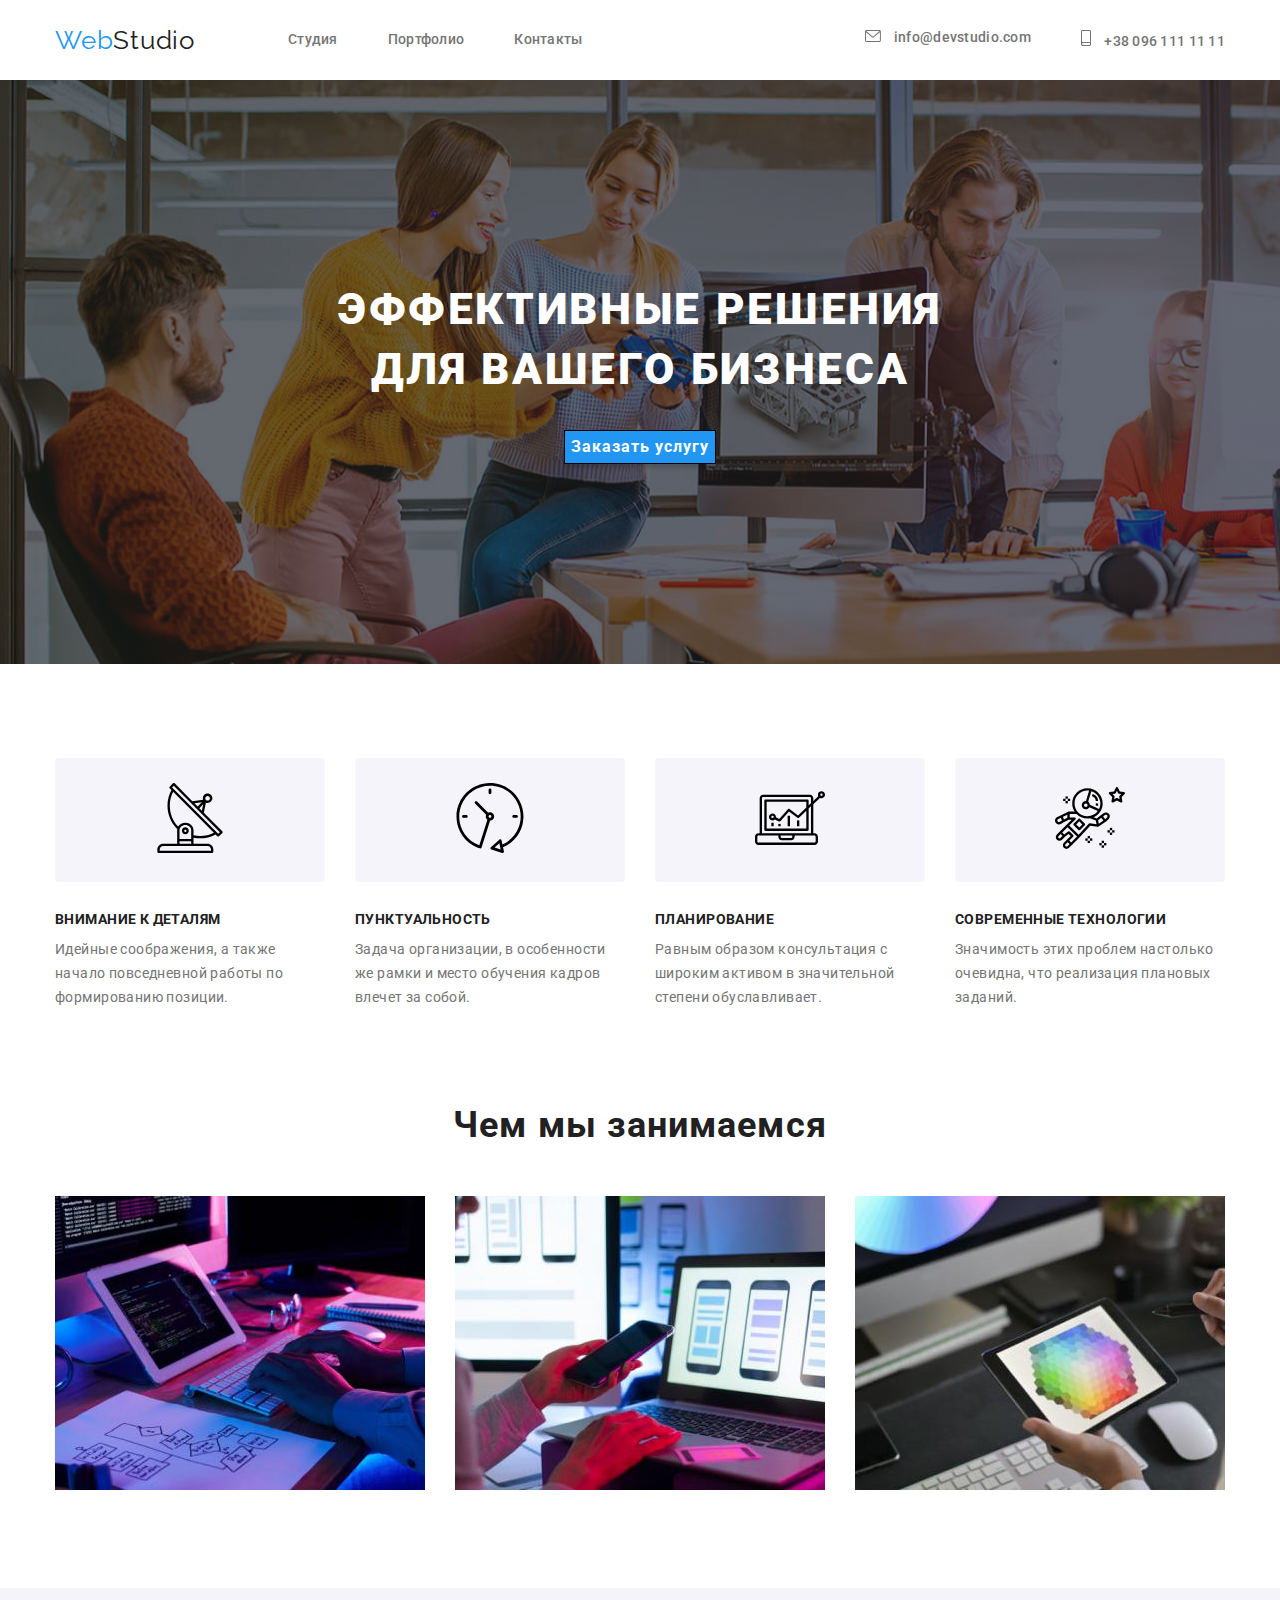
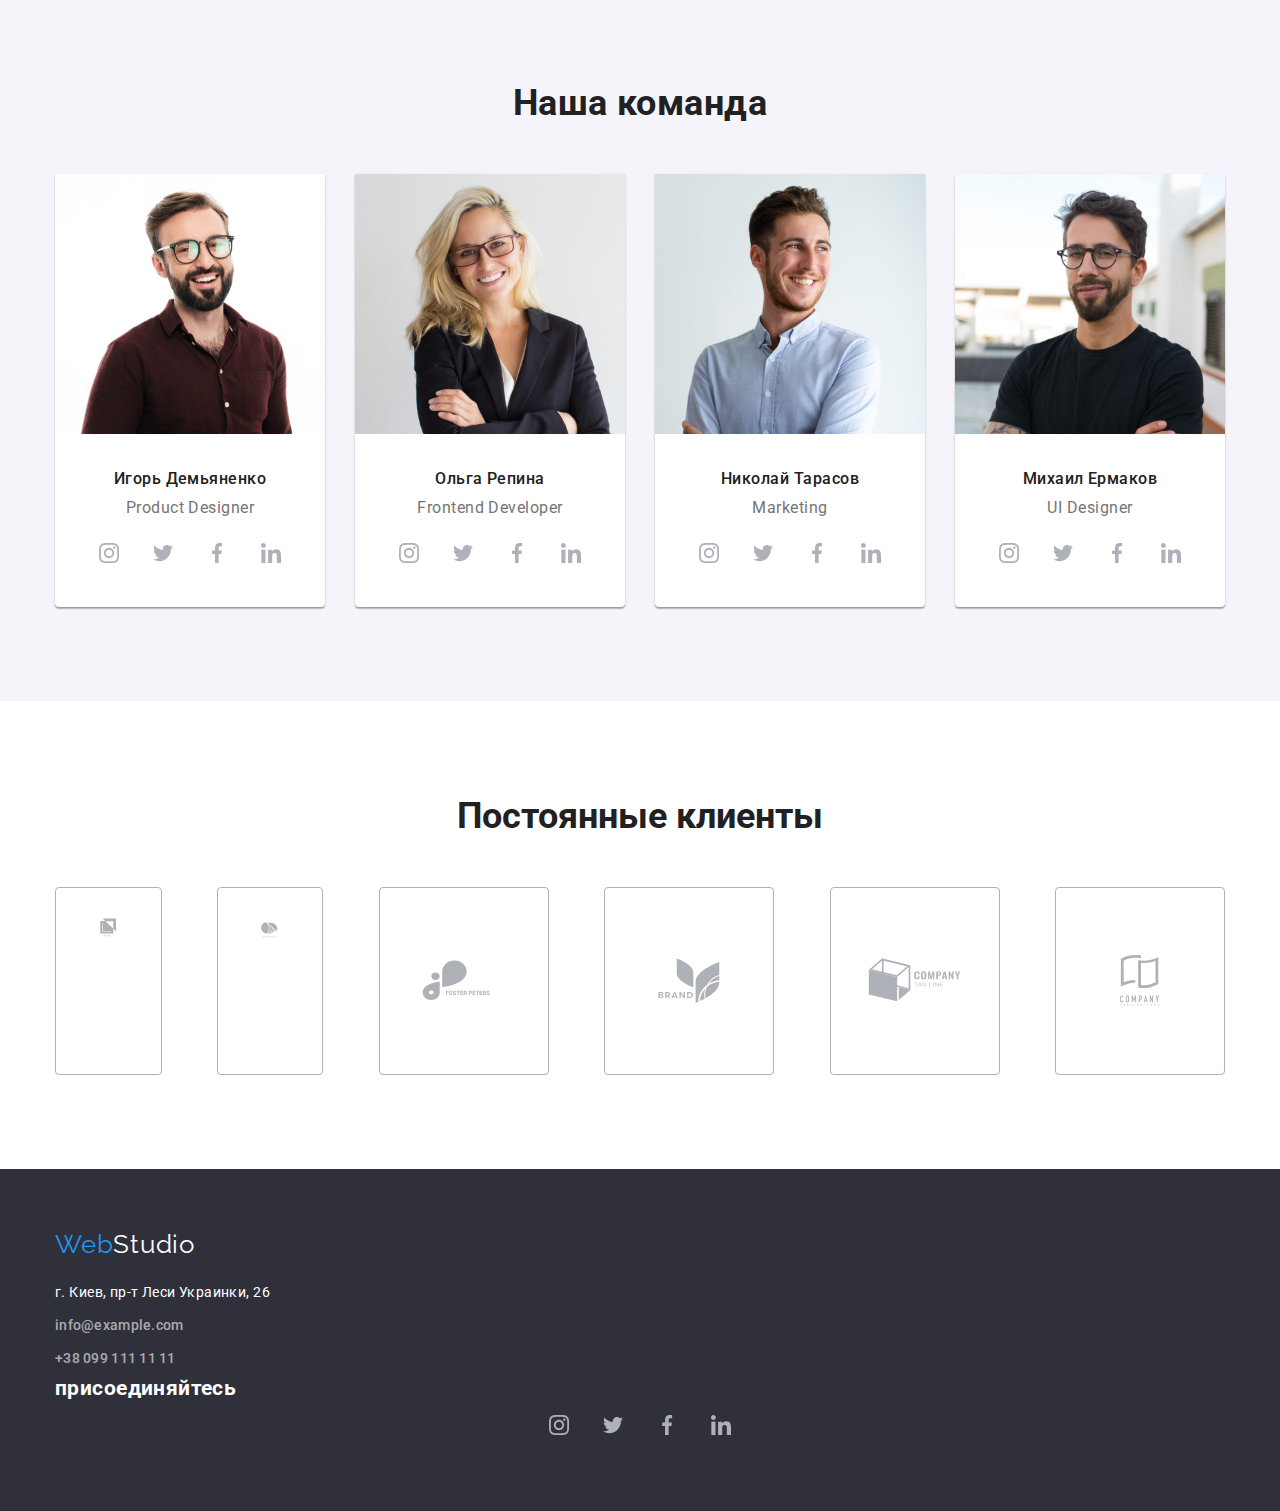
==== index.html @ 2bcda013 "с" ====
<!DOCTYPE html>
<html lang="ru">

<head>
    <meta charset="UTF-8" />
    <meta http-equiv="X-UA-Compatible" content="IE=edge" />
    <meta name="viewport" content="width=device-width, initial-scale=1.0" />
    <title>Главная</title>
    <link rel="stylesheet" href="./css/modern-normalize.css">
    <link rel="preconnect" href="https://fonts.gstatic.com">
    <link href="https://fonts.googleapis.com/css2?family=Raleway:wght@700&family=Roboto:wght@400;500;700;900&display=swap" rel="stylesheet">
    <link rel="stylesheet" href="./css/styles.css">
</head>

<body class="body">
    <header class="header">
    <div class="container">
        <nav class="navlist">
        <a class="logo" href="./index.html"><span class="logo-web">Web</span>Studio</a> 
        <ul class="social-links">
                <li class="item"><a class="link" href="./index.html">Студия</a></li>
                <li class="item"><a class="link" href="./portfolio.html">Портфолио</a></li>
                <li class="item"><a class="link" href="">Контакты</a></li>
            </ul>
        </nav>
        <ul class="contacts-link">
            <li class="item">
                <a class="link links" href="mailto:info@devstudio.com">
                    <svg class="mail" width="16" height="12">
                        <use href="../images/sprite.svg#icon-envelope"></use>
                    </svg>
                    info@devstudio.com</a>
            </li>
            <li class="item"><a class="link links" href="tel:+380961111111">
                <svg class="phone" width="10" height="16">
                    <use href="../images/sprite.svg#icon-smartphone"></use>
                </svg>
                +38 096 111 11 11</a></li>
        </ul>
    </div>
    </header>
    <main>
        <section class="banner section">
        <div class="container">
            <h1 class="banner-text">
                Эффективные решения для вашего бизнеса
            </h1>
            <button class="button" type="button">Заказать услугу</button>
        </div>
        </section>
        <section class="section">
            <div class="container">
            <ul class="section-why">
                <!--    <h2>почему мы</h2> -->
                <li class="why">
                    <div class="why-icon"> 
                    <svg width="70px" height="70px">
                        <use href="./images/sprite.svg#icon-antenna"></use>
                    </svg>
                    </div>
                    <h3 class="title">Внимание к деталям</h3>
                    <p class="title-text">
                        Идейные соображения, а также начало повседневной работы по
                        формированию позиции.
                    </p>
                </li>
                <li class="why">
                    <div class="why-icon">
                    <svg width="70px" height="70px">
                        <use href="./images/sprite.svg#icon-clock"></use>
                    </svg>
                    </div>
                    <h3 class="title first-icon">Пунктуальность</h3>
                    <p class="title-text">
                        Задача организации, в особенности же рамки и место обучения кадров
                        влечет за собой.
                    </p>
                </li>
                <li class="why">
                    <div class="why-icon">
                    <svg width="70px" height="70px">
                        <use href="./images/sprite.svg#icon-diagram"></use>
                    </svg>
                    </div>
                    <h3 class="title">Планирование</h3>
                    <p class="title-text">
                        Равным образом консультация с широким активом в значительной
                        степени обуславливает.
                    </p>
                </li>
                <li class="why">
                    <div class="why-icon">
                    <svg width="70px" height="70px">
                        <use href="./images/sprite.svg#icon-astronaut"></use>
                    </svg>
                    </div>
                    <h3 class="title">Современные технологии</h3>
                    <p class="title-text">
                        Значимость этих проблем настолько очевидна, что реализация
                        плановых заданий.
                    </p>
                </li>
            </ul>
             </div>
         </section>
         <section class="work">
            <div class="container">
            <h2 class="title-work">Чем мы занимаемся</h2>
            <ul class="title-img">
                <li class="images">
                    <img src="images/box1.jpg" alt="розробка" width="370" />
                </li>
                <li class="images">
                    <img src="images/box3.jpg" alt="оптимізація" width="370" />
                </li>
                <li class="images">
                    <img src="images/box2.jpg" alt="дизайн" width="370" />
                </li>
            </ul>
            </div>
        </section>
        <section class="section team">
            <div class="container">
            <h2 class="team-head" >Наша команда</h2>
            <ul class="section-team">
                <li class="team-people">
                   <img src="images/img.jpg" alt="Игорь Демьяненко" width="270" />
                   <div class="desc">
                   <h3 class="people-name">Игорь Демьяненко</h3>
                   <p class="people-text" lang="en">Product Designer</p>
                   <ul class="icons-list">
                       <li class="first-list">
                           <a href="#">
                               <svg class="icon" width="20px" height="20px">
                                   <use href="./images/sprite.svg#icon-instagram"></use>
                               </svg>
                           </a>
                       </li>
                       <li class="first-list">
                           <a href="#">
                                <svg class="icon" width="20px" height="20px">
                                    <use href="./images/sprite.svg#icon-twitter"></use>
                                </svg>
                            </a>
                        </li>
                       <li class="first-list">
                            <a href="#">
                                <svg class="icon" width="20px" height="20px">
                                    <use href="./images/sprite.svg#icon-facebook"></use>
                                </svg>
                            </a>
                       </li>
                       <li class="first-list">
                            <a href="#">
                                <svg class="icon" width="20px" height="20px">
                                    <use href="./images/sprite.svg#icon-linkedin"></use>
                                </svg>
                            </a>
                       </li>
                   </ul>
                   </div>
                </li>
                <li class="team-people">
                    <img src="images/img1.jpg" alt="Ольга Репина" width="270" />
                    <div class="desc">
                    <h3 class="people-name">Ольга Репина</h3>
                    <p class="people-text" lang="en">Frontend Developer</p>
                    <ul class="icons-list">
                        <li class="first-list">
                            <a href="#">
                                <svg class="icon" width="20px" height="20px">
                                    <use href="./images/sprite.svg#icon-instagram"></use>
                                </svg>
                            </a>
                        </li>
                        <li class="first-list">
                            <a href="#">
                                <svg class="icon" width="20px" height="20px">
                                    <use href="./images/sprite.svg#icon-twitter"></use>
                                 </svg>
                             </a>
                         </li>
                        <li class="first-list">
                             <a href="#">
                                <svg class="icon" width="20px" height="20px">
                                    <use href="./images/sprite.svg#icon-facebook"></use>
                                 </svg>
                             </a>
                        </li>
                        <li class="first-list">
                             <a href="#">
                                 <svg class="icon" width="20px" height="20px">
                                    <use href="./images/sprite.svg#icon-linkedin"></use>
                                 </svg>
                             </a>
                        </li>
                    </ul>
                    </div>
                </li>
                <li class="team-people">
                    
                    <img src="images/img2.jpg" alt="Николай Тарасов" width="270" />
                    <div class="desc">
                    <h3 class="people-name">Николай Тарасов</h3>
                    <p class="people-text" lang="en">Marketing</p>
                    <ul class="icons-list">
                        <li class="first-list">
                            <a href="#">
                                <svg class="icon" width="20px" height="20px">
                                    <use href="./images/sprite.svg#icon-instagram"></use>
                                </svg>
                            </a>
                        </li>
                        <li class="first-list">
                            <a href="#">
                                <svg class="icon" width="20px" height="20px">
                                    <use href="./images/sprite.svg#icon-twitter"></use>
                                 </svg>
                             </a>
                         </li>
                        <li class="first-list">
                             <a href="#">
                                <svg class="icon" width="20px" height="20px">
                                    <use href="./images/sprite.svg#icon-facebook"></use>
                                 </svg>
                             </a>
                        </li>
                        <li class="first-list">
                             <a href="#">
                                 <svg class="icon" width="20px" height="20px">
                                    <use href="./images/sprite.svg#icon-linkedin"></use>
                                 </svg>
                             </a>
                        </li>
                    </ul>
                    </div>
                </li>
                <li class="team-people">
                    <img src="images/img3.jpg" alt="Михаил Ермаков" width="270" />
                    <div class="desc">
                    <h3 class="people-name">Михаил Ермаков</h3>
                    <p class="people-text" lang="en">UI Designer</p>
                    <ul class="icons-list">
                        <li class="first-list">
                            <a href="#">
                                <svg class="icon" width="20px" height="20px">
                                    <use href="./images/sprite.svg#icon-instagram"></use>
                                </svg>
                            </a>
                        </li>
                        <li class="first-list">
                            <a href="#">
                                <svg class="icon" width="20px" height="20px">
                                    <use href="./images/sprite.svg#icon-twitter"></use>
                                 </svg>
                             </a>
                         </li>
                        <li class="first-list">
                             <a href="#">
                                <svg class="icon" width="20px" height="20px">
                                    <use href="./images/sprite.svg#icon-facebook"></use>
                                 </svg>
                             </a>
                        </li>
                        <li class="first-list">
                             <a href="#">
                                 <svg class="icon" width="20px" height="20px">
                                    <use href="./images/sprite.svg#icon-linkedin"></use>
                                 </svg>
                             </a>
                        </li>
                    </ul>
                    </div>
                </li>
            </ul>
            </div>
        </section>
        <section class="clients section">
            <div class="container">
                <h2 class="team-head">Постоянные клиенты</h2>
                <ul class="client-list">
                    <li class="client">
                        <a href="#">
                            <svg class="client-icon" width="41px" height="46.7px">
                               <use href="./images/sprite.svg#icon-client1"></use>
                            </svg>
                        </a>
                    </li>
                    <li class="client">
                        <a href="#">
                        <svg width="40px" height="52px">
                           <use href="./images/sprite.svg#icon-client2"></use>
                        </svg>
                    </a>
                    </li>
                    <li class="client" >
                        <a href="#">
                            <svg class="client-icon" width="43,46px" height="41,18px">
                               <use href="./images/sprite.svg#icon-client3"></use>
                            </svg>
                        </a>
                    </li>
                    <li class="client">
                        <a href="#">
                            <svg  width="84,44px" height="40,62px">
                               <use href="./images/sprite.svg#icon-client4"></use>
                            </svg>
                        </a>
                    </li>
                    <li class="client">
                        <a href="#">
                        <svg  width="62,54px" height="45,43px">
                           <use href="./images/sprite.svg#icon-client5"></use>
                        </svg>
                    </a>
                </li>
                    <li class="client">
                        <a href="#">
                            <svg  width="93,79px" height="43,93px">
                               <use href="./images/sprite.svg#icon-client6"></use>
                            </svg>
                        </a>
                    </li>   
                </ul>
            </div>
        </section>
    </main>
    <footer class="footer">
        <div class="container ">
        <div class="container-adress">
        <a class="logo" href="./index.html"><span class="logo-web">Web</span>Studio</a>
        <address class="adress">
            <p>г. Киев, пр-т Леси Украинки, 26</p>
            <ul class="adress-contacts">
                <li><a class="link lin" href="mailto:info@example.com">info@example.com</a></li>
                <li><a class="link lin" href="tel:+380991111111">+38 099 111 11 11</a></li>
            </ul>
        </address>
        </div>
        <div class="connect">
        <h2 class="title">присоединяйтесь</h2>
        <ul class="icons-list">
            <li class="first-list">
                <a href="#">
                    <svg class="icon" width="20px" height="20px">
                        <use href="./images/sprite.svg#icon-instagram"></use>
                    </svg>
                </a>
            </li>
            <li class="first-list">
                <a href="#">
                    <svg class="icon" width="20px" height="20px">
                        <use href="./images/sprite.svg#icon-twitter"></use>
                     </svg>
                 </a>
             </li>
            <li class="first-list">
                 <a href="#">
                    <svg class="icon" width="20px" height="20px">
                        <use href="./images/sprite.svg#icon-facebook"></use>
                     </svg>
                 </a>
            </li>
            <li class="first-list">
                 <a href="#">
                    <svg class="icon" width="20px" height="20px">
                        <use href="./images/sprite.svg#icon-linkedin"></use>
                     </svg>
                 </a>
            </li>
        </ul>
        </div>
        </div>
    </footer>
</body>

</html>
---- css/styles.css ----
:root {
  --color-link: #2196f3;
  --color: #212121;
  --color-text: #757575;
  --color-banner: #2f303a;
  --color-w: #ffffff;
  --portfolo-button: #f5f4fa;
  --color-icon:#AFB1B8;
}

.body {
  font-family: "Roboto", "Raleway";
  font-style: normal;
  color: var(--color);
  background-color: var(--color-w);
  max-width: 1600px;
}

address {
  font-style: normal;
}
.container {
  width: 1200px;
  padding: 0px 15px;
  margin: 0 auto;
}
.port {
  border-bottom: 1px solid rgba(0 0 0/25%);
}
.header .container {
  display: flex;
  align-items: center;
}
.navlist {
  display: flex;
  align-items: center;
}
.social-links {
  display: flex;
  margin-left: 93px;
  color: var(--color-text);
}

.social-links .item:not(:last-child) {
  margin-right: 50px;
}
.contacts-link {
  display: flex;
  margin-left: auto;
}
.contacts-link .mail{
  margin-right: 10px;
  fill: var(--color-text);
} 
.contacts-link .phone{
  margin-right: 10px;
  fill: var(--color-text);
}
.contacts-link .item:not(:first-child) {
  margin-left: 50px;
}
.contacts-link .link {
  display: block;
}
/*logo*/

.logo {
  font-family: "Raleway";
  font-size: 26px;
  line-height: 1.17;
  letter-spacing: 0.03em;
}
.logo-web {
  color: var(--color-link);
}
.social-links .link {
  display: block;
  padding-top: 32px;
  padding-bottom: 32px;
}
.link {
  font-weight: 500;
  font-size: 14px;
  line-height: 1.14;
  letter-spacing: 0.02em;
}

/*меню навігації*/
.mail:hover,
.mail:focus,
.phone:hover,
.phone:focus,
.link:hover,
.link:focus {
  color: var(--color-link);
  fill: var(--color-link);
}
.link:active {
  color: red;
}
.links {
  color: var(--color-text);
}

/*main*/

.section {
  padding: 94px 0;
}

/*section banner*/
.banner {
  background: var(--color-banner);
  max-width: 1600px;
  background-image: linear-gradient(to right, rgba(48, 58, 47, 0.4), rgba(47, 48, 58, 0.4)), url('../images/main-img.svg');
  color: var(--color-w);
  padding: 200px 0px;
}
.banner-text {
  text-transform: uppercase;
  font-weight: 900;
  font-size: 44px;
  line-height: 1.36;
  letter-spacing: 0.06em;
  text-align: center;
  max-width: 696px;
  margin: 0 auto;
}
.button {
  cursor: pointer;
  color: var(--color-w);
  background-color: var(--color-link);
  font-family: "Roboto";
  font-weight: bold;
  font-size: 16px;
  line-height: 1.88;
  letter-spacing: 0.06em;
  margin: 0 auto;
  margin-top: 30px;
  border: 1px solid #000000;
  box-shadow: 0px 4px 4px rgba(0, 0, 0, 0.15);
  display: block;
  text-align: center;
}
/* buttons portfolio*/
.portfolio-buttons {
  display: flex;
  justify-content: center;
  margin-bottom: 50px;
}
.filter {
  background-color: var(--portfolo-button);
  border-radius: 4px;
}
.filter:not(:first-child) {
  margin-left: 8px;
}

.buttons {
  cursor: pointer;
  background-color: var(--portfolo-button);
  color: var(--color);
  font-family: "Roboto";
  font-weight: 500;
  font-size: 16px;
  line-height: 1.6;
  letter-spacing: 0.03em;
  text-align: center;
  border: none;
  border-radius: 4px;
  padding: 6px 22px;
}
.buttons:hover,
.buttons:focus {
  background: var(--color-link);
  color: var(--color-w);
}
/*portfolio*/
/*чому ми і чим займаємось*/
.section-why {
  display: flex;
}
.why-icon{
  display: block;
  padding: 25px 100px;
  margin-bottom: 30px;
  background: var(--portfolo-button);
  border-radius: 4px;
}
.why:not(:last-child) {
  margin-right: 30px;
}
.why .title {
  margin-bottom: 10px;
  text-transform: uppercase;
  font-weight: bold;
  font-size: 14px;
  line-height: 1.14;
  letter-spacing: 0.03em;
}
.title-text {
  font-size: 14px;
  line-height: 1.71;
  letter-spacing: 0.03em;
  color: var(--color-text);
}
.work {
  padding-bottom: 94px;
}
.title-work {
  font-weight: bold;
  font-size: 36px;
  line-height: 1.17;
  letter-spacing: 0.03em;
  text-align: center;
  margin-bottom: 50px;
}

.title-img {
  display: flex;
}
.title-img .images:not(:last-child) {
  margin-right: 30px;
}
/*наша команда*/
.team {
  background-color: var(--portfolo-button);
  letter-spacing: 0.03em;
}
.team-head {
  font-weight: bold;
  font-size: 36px;
  line-height: 1.17;
  margin-bottom: 50px;
  text-align: center;
}
.section-team {
  display: flex;
  justify-content: space-between;
}
.team-people {
  background-color: var(--color-w);
  box-shadow: 0px 1px 3px rgba(0, 0, 0, 0.12), 0px 1px 1px rgba(0, 0, 0, 0.14),
    0px 2px 1px rgba(0, 0, 0, 0.2);
  border-radius: 0px 0px 4px 4px;
}
.desc {
  padding-top: 30px;
  padding-bottom: 30px;
  text-align: center;
  line-height: 1.19;
}
.people-name {
  font-weight: 500;
  margin-bottom: 10px;
  font-size: 16px;
}
.people-text {
  color: var(--color-text);
  font-size: 16px;
  margin-bottom: 16px;
}
.icons-list{
  display: flex;
  justify-content: space-between;
  width: 206px;
  margin: 0 auto;
  fill: var(--color-icon);
}
.icons-list li:not(:last-child) {
  margin-right: 10px;
}
.icons-list li{
  width: 44px;
  height: 44px;   
  border-radius: 50%;
  display: flex;
  justify-content: center;
  align-items: center; 
}

.first-list:hover,
.first-list:focus {
  background: var(--color-link);
  fill: var(--color-w);
}
/*client section*/
.client-list{
  display: flex;
  justify-content: space-between;

}
.clients .client{
  fill: var(--color-icon);
}
.client{
  max-width: 170px; 
  border: 1px solid var(--color-icon);
  box-sizing: border-box;
  border-radius: 4px;
  padding: 16px 32px;
}
.client:not(:last-child){
  margin-right: 30px;
}
.client-icon{
  border: 0px solid;
  padding: auto;
}
.client:hover,
.client:focus {
  fill: var(--color-link);
}

/*client section*/
/*footer*/
.footer {
  background-color: var(--color-banner);
  color: var(--color-w);
  font-size: 14px;
  line-height: 1.71;
  letter-spacing: 0.03em;
  padding-top: 60px;
  padding-bottom: 60px;
}
.footer .container-adress::after{
  display: flex;
  align-items: flex-start;
}
.adress p {
  margin-top: 20px;
  margin-bottom: 9px;
}
.adress-contacts li:not(:last-child) {
  margin-bottom: 9px;
}
.lin {
  color: rgba(255, 255, 255, 0.6);
}

/*portfolio main*/
.examples {
  display: flex;
  flex-wrap: wrap;
  margin-left: -30px;
  margin-top: -30px;
  list-style: none;
}
.examples-item {
  /*це наш item*/
  margin-left: 30px;
  margin-top: 30px; /*
  flex-basis: cacl((1200- 90px)/3); */
}
.examples-item img {
  display: block;
}
.discription {
  padding: 20px 24px;
}
.examples > li {
  width: 370px;
  border: 1px solid #eeeeee;
}
.title-examples {
  font-weight: bold;
  font-size: 18px;
  line-height: 2;
  letter-spacing: 0.06em;
  margin-bottom: 4px;
}
.text-examples {
  font-size: 16px;
  line-height: 1.87;
  letter-spacing: 0.03em;
  color: var(--color-text);
}
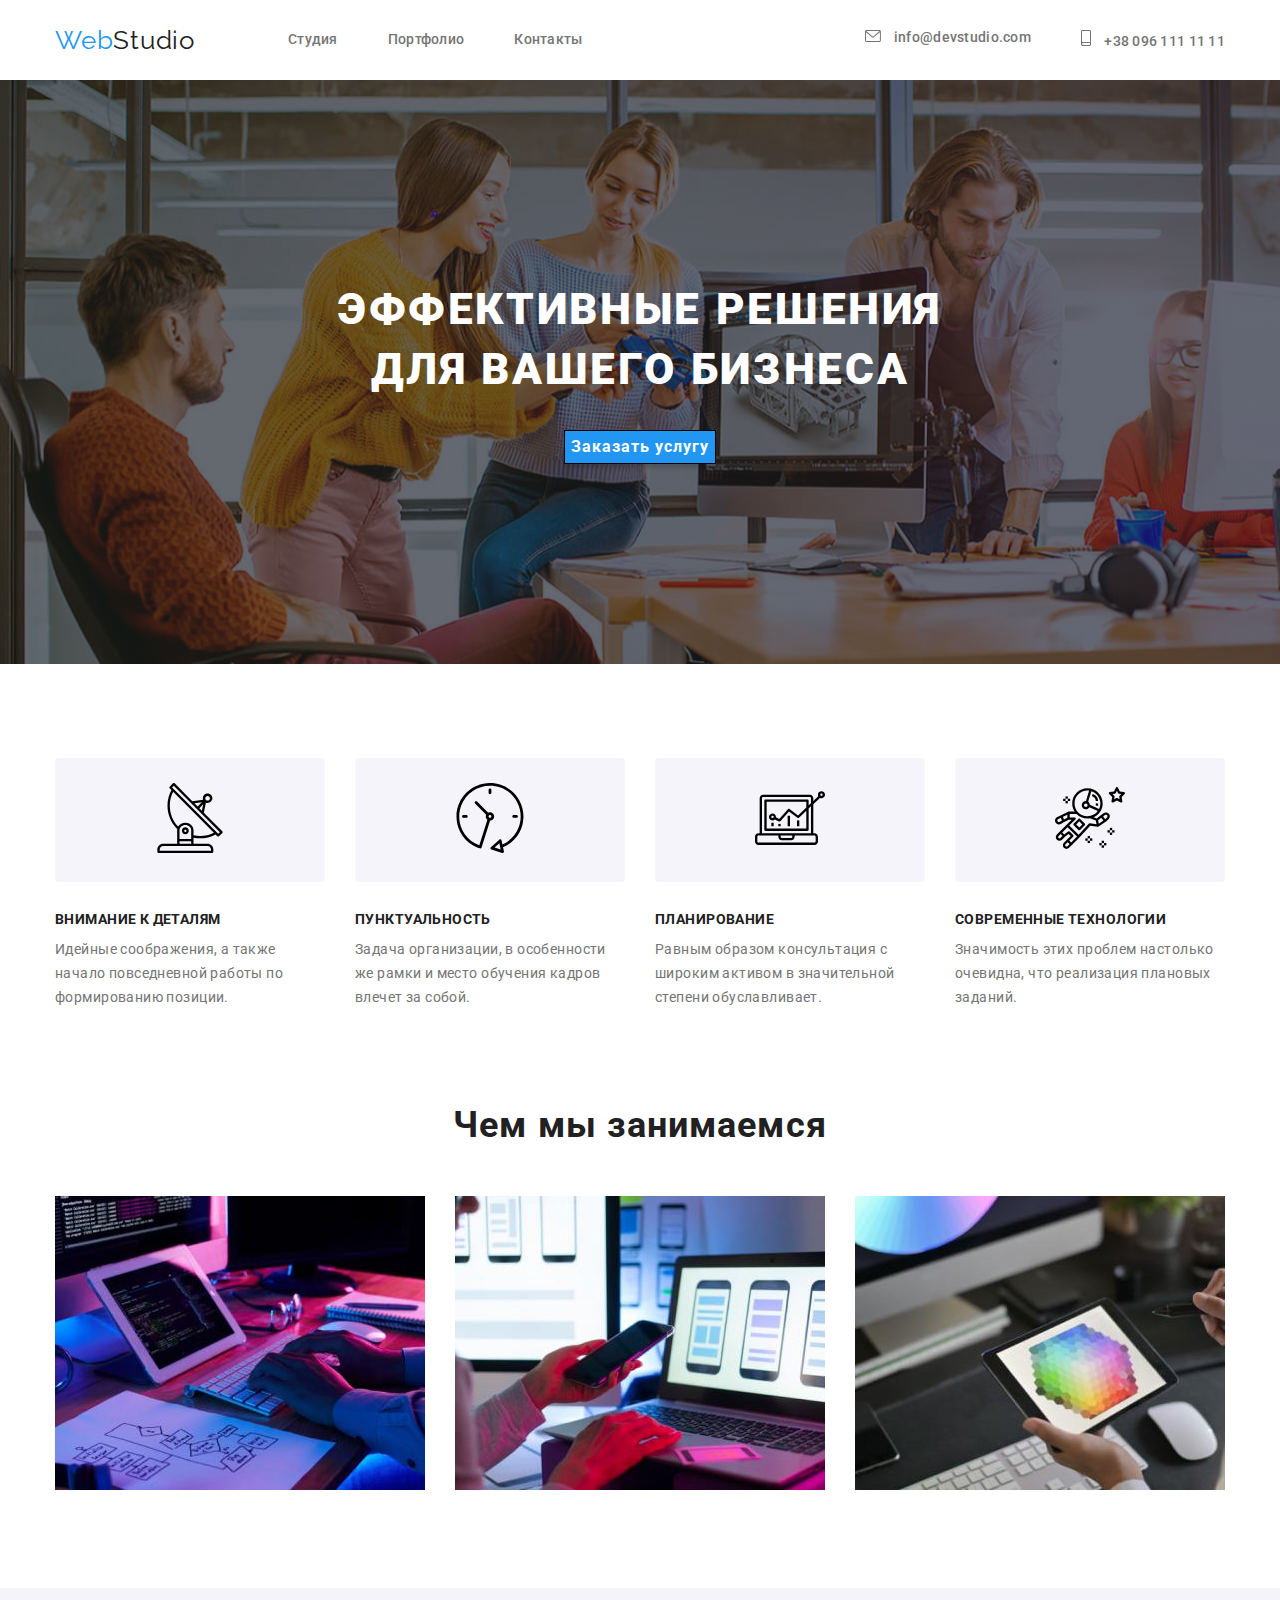
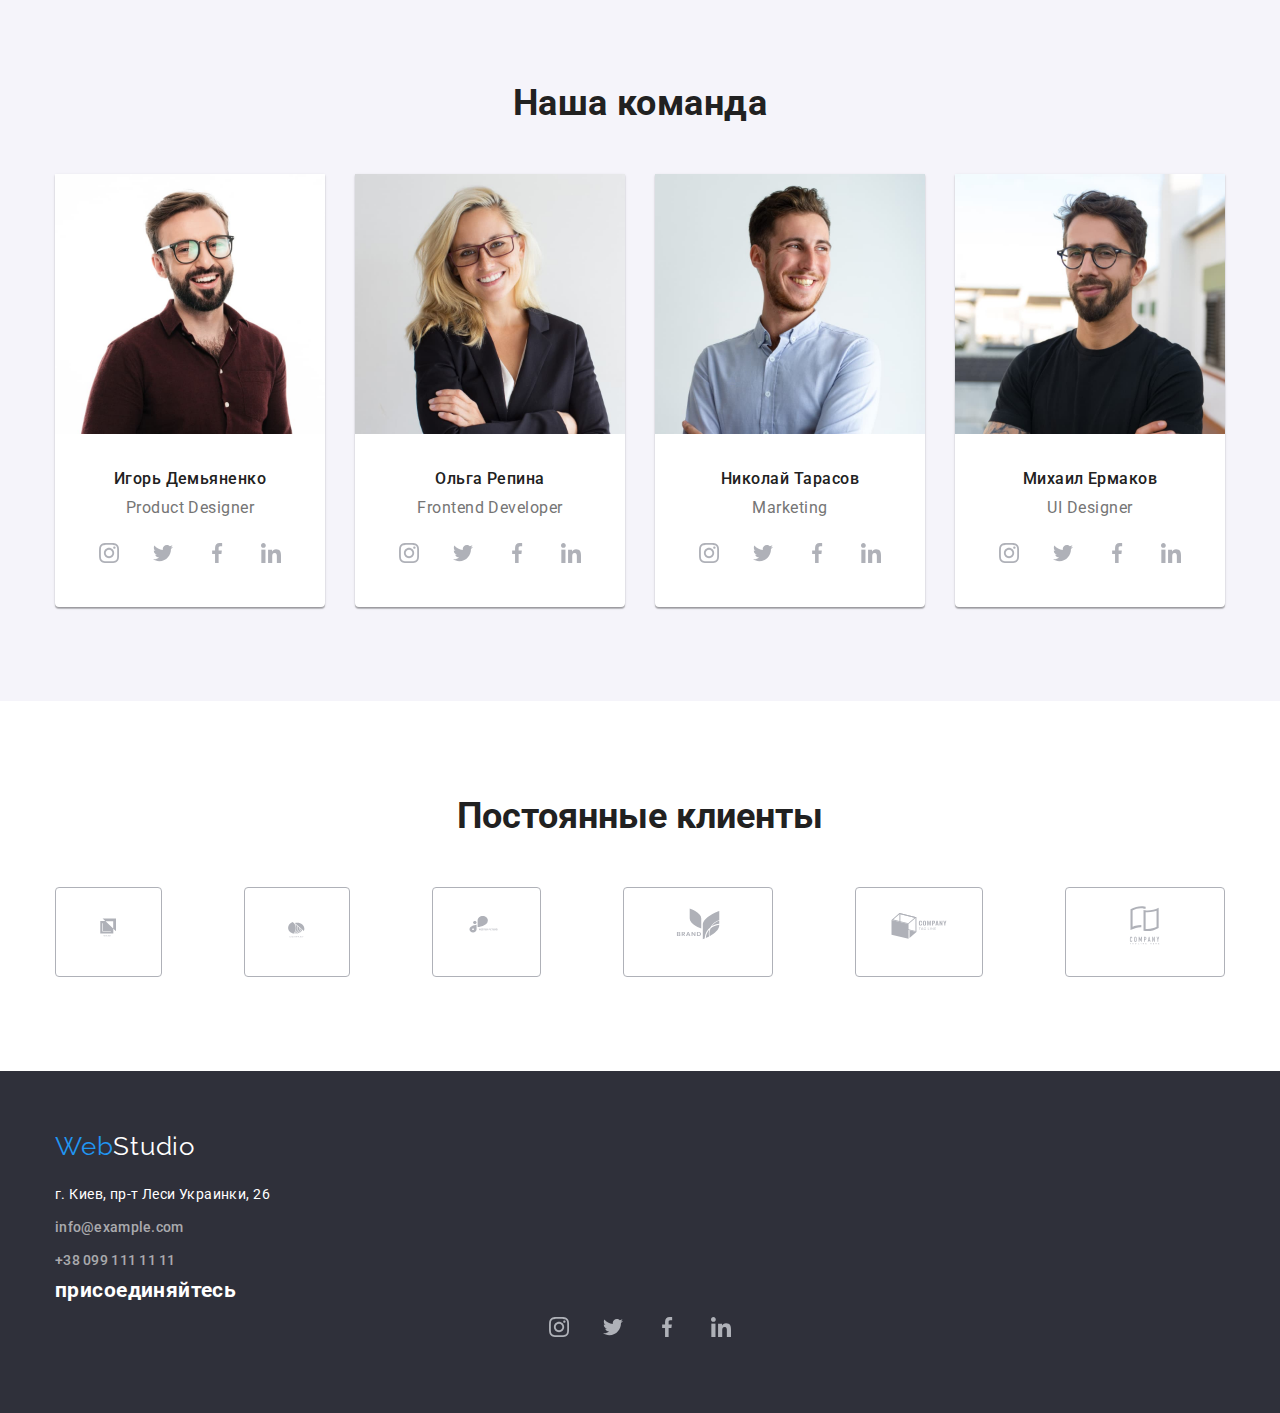
==== commit 725cca4f: "Update index.html" ====
--- a/index.html
+++ b/index.html
@@ -54,7 +54,7 @@
                 <!--    <h2>почему мы</h2> -->
                 <li class="why">
                     <div class="why-icon"> 
-                    <svg width="70px" height="70px">
+                    <svg width="70" height="70">
                         <use href="./images/sprite.svg#icon-antenna"></use>
                     </svg>
                     </div>
@@ -295,28 +295,28 @@
                     </li>
                     <li class="client" >
                         <a href="#">
-                            <svg class="client-icon" width="43,46px" height="41,18px">
+                            <svg class="client-icon" width="43.46px" height="41.18px">
                                <use href="./images/sprite.svg#icon-client3"></use>
                             </svg>
                         </a>
                     </li>
                     <li class="client">
                         <a href="#">
-                            <svg  width="84,44px" height="40,62px">
+                            <svg  width="84.44px" height="40.62px">
                                <use href="./images/sprite.svg#icon-client4"></use>
                             </svg>
                         </a>
                     </li>
                     <li class="client">
                         <a href="#">
-                        <svg  width="62,54px" height="45,43px">
+                        <svg  width="62.54px" height="45.43px">
                            <use href="./images/sprite.svg#icon-client5"></use>
                         </svg>
                     </a>
                 </li>
                     <li class="client">
                         <a href="#">
-                            <svg  width="93,79px" height="43,93px">
+                            <svg  width="93.79px" height="43.93px">
                                <use href="./images/sprite.svg#icon-client6"></use>
                             </svg>
                         </a>
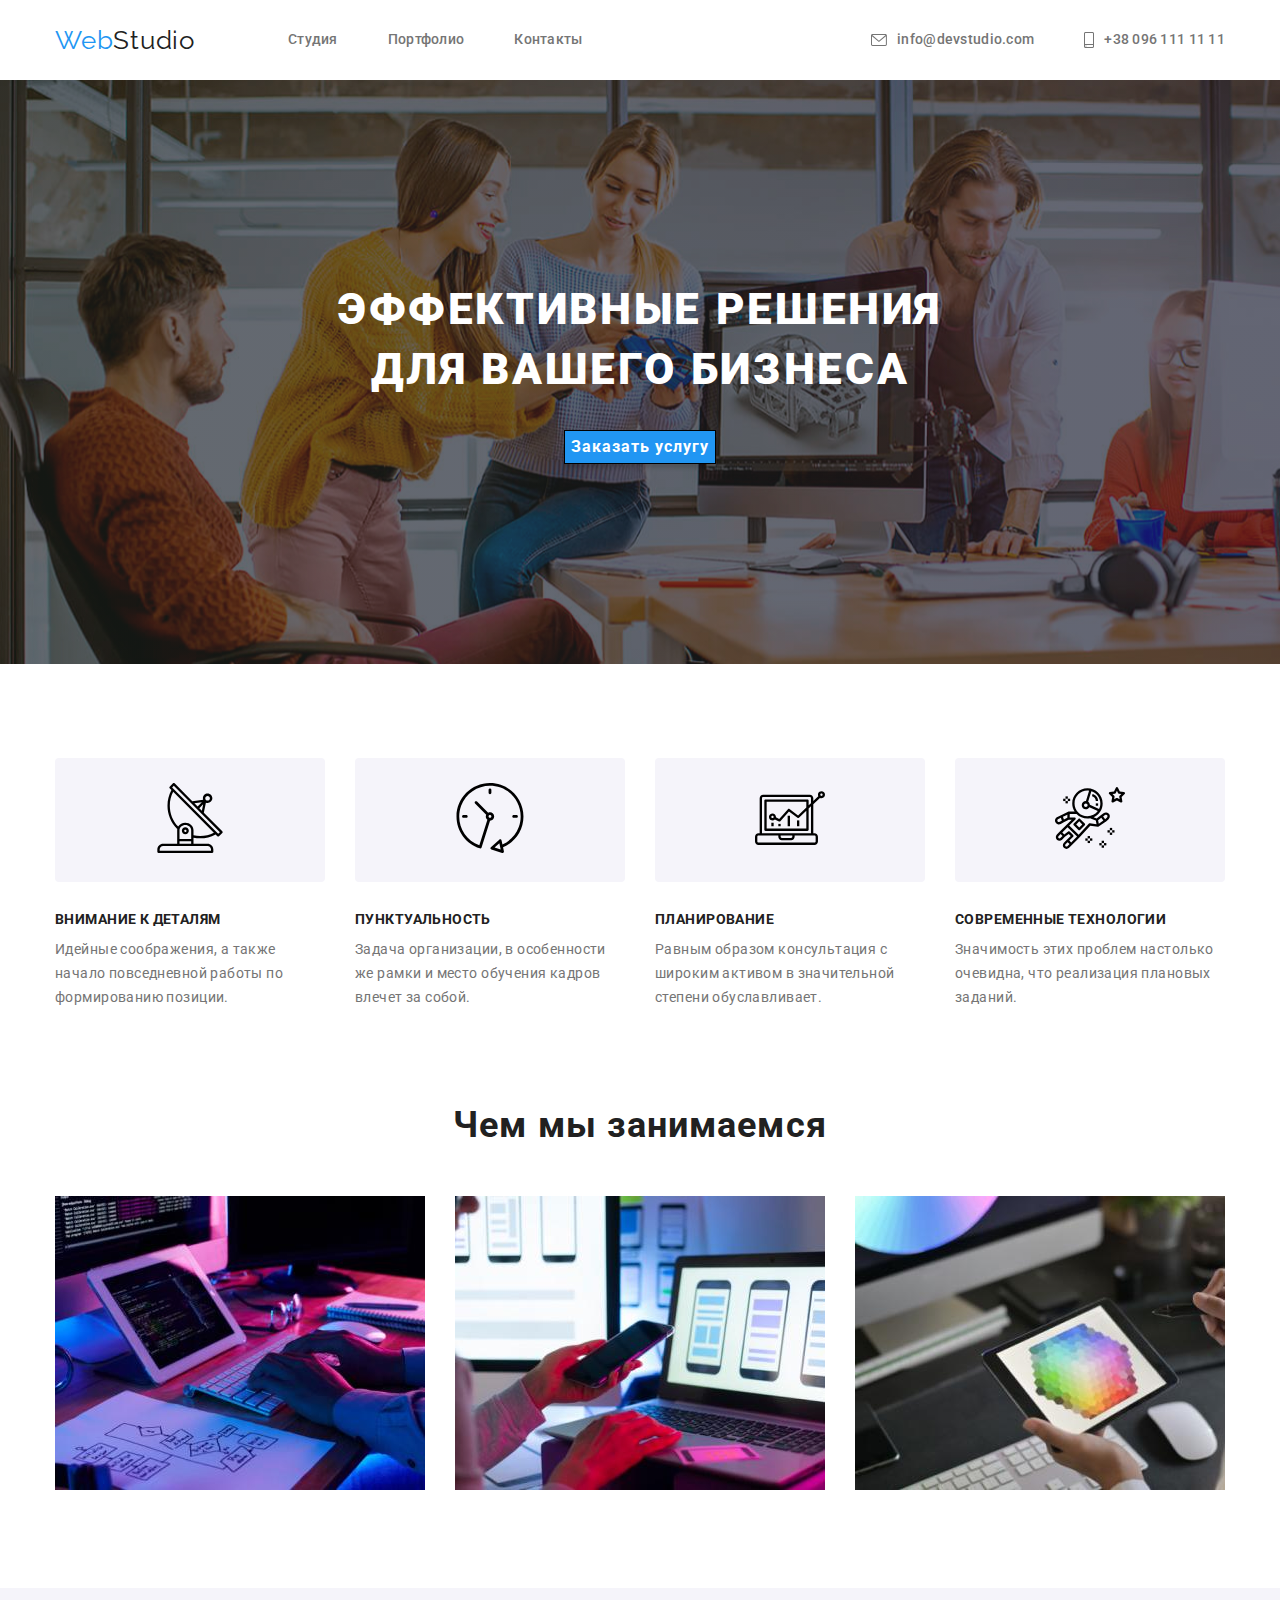
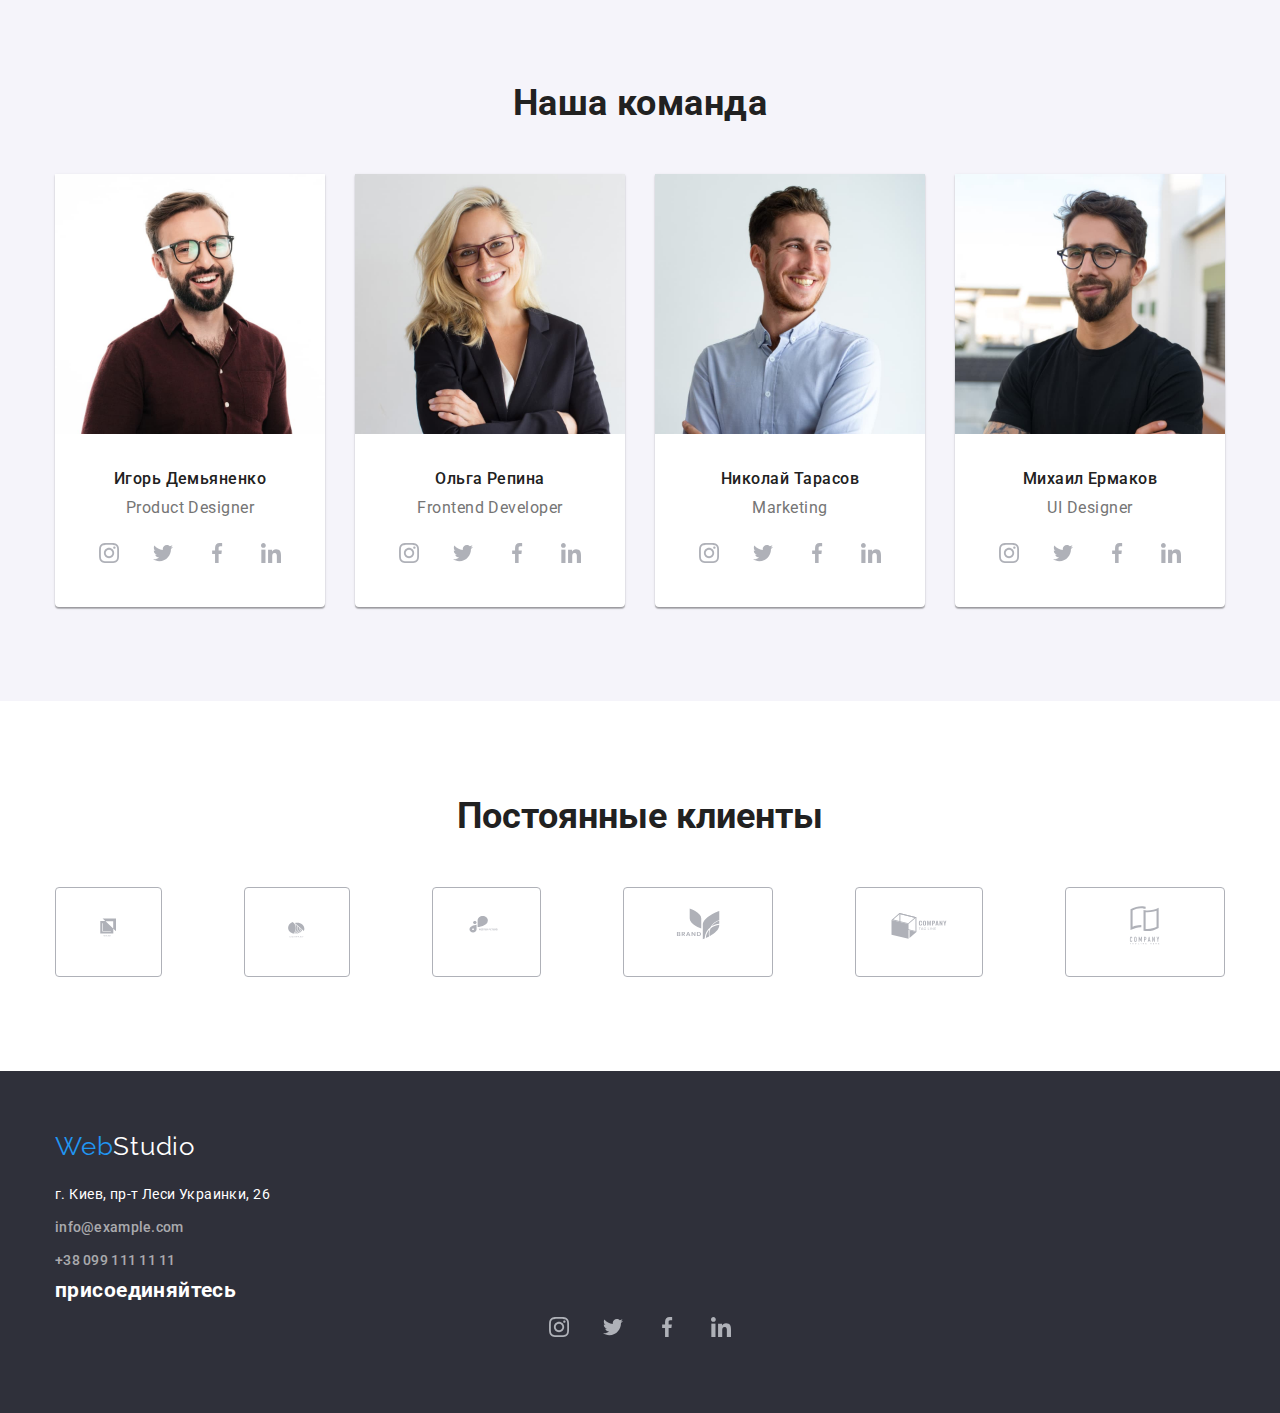
==== commit 0b2178b8: "/" ====
--- a/index.html
+++ b/index.html
@@ -26,16 +26,14 @@
         <ul class="contacts-link">
             <li class="item">
                 <a class="link links" href="mailto:info@devstudio.com">
-                    <svg class="mail" width="16" height="12">
-                        <use href="../images/sprite.svg#icon-envelope"></use>
-                    </svg>
-                    info@devstudio.com</a>
+                    <svg class="all" width="16px" height="12px">
+                        <use href="./images/sprite.svg#icon-envelope"></use>
+                    </svg>info@devstudio.com</a>
             </li>
             <li class="item"><a class="link links" href="tel:+380961111111">
-                <svg class="phone" width="10" height="16">
-                    <use href="../images/sprite.svg#icon-smartphone"></use>
-                </svg>
-                +38 096 111 11 11</a></li>
+                <svg class="all" width="10px" height="16px">
+                    <use href="./images/sprite.svg#icon-smartphone"></use>
+                </svg>+38 096 111 11 11</a></li>
         </ul>
     </div>
     </header>
--- a/css/styles.css
+++ b/css/styles.css
@@ -47,20 +47,17 @@
 .contacts-link {
   display: flex;
   margin-left: auto;
-}
-.contacts-link .mail{
+  fill: var(--color-text);
+}
+.all{
   margin-right: 10px;
-  fill: var(--color-text);
 } 
-.contacts-link .phone{
-  margin-right: 10px;
-  fill: var(--color-text);
-}
 .contacts-link .item:not(:first-child) {
   margin-left: 50px;
-}
+} 
 .contacts-link .link {
-  display: block;
+  display: flex;
+  align-items: center;
 }
 /*logo*/
 
@@ -86,10 +83,8 @@
 }
 
 /*меню навігації*/
-.mail:hover,
-.mail:focus,
-.phone:hover,
-.phone:focus,
+.all:hover,
+.all:focus,
 .link:hover,
 .link:focus {
   color: var(--color-link);
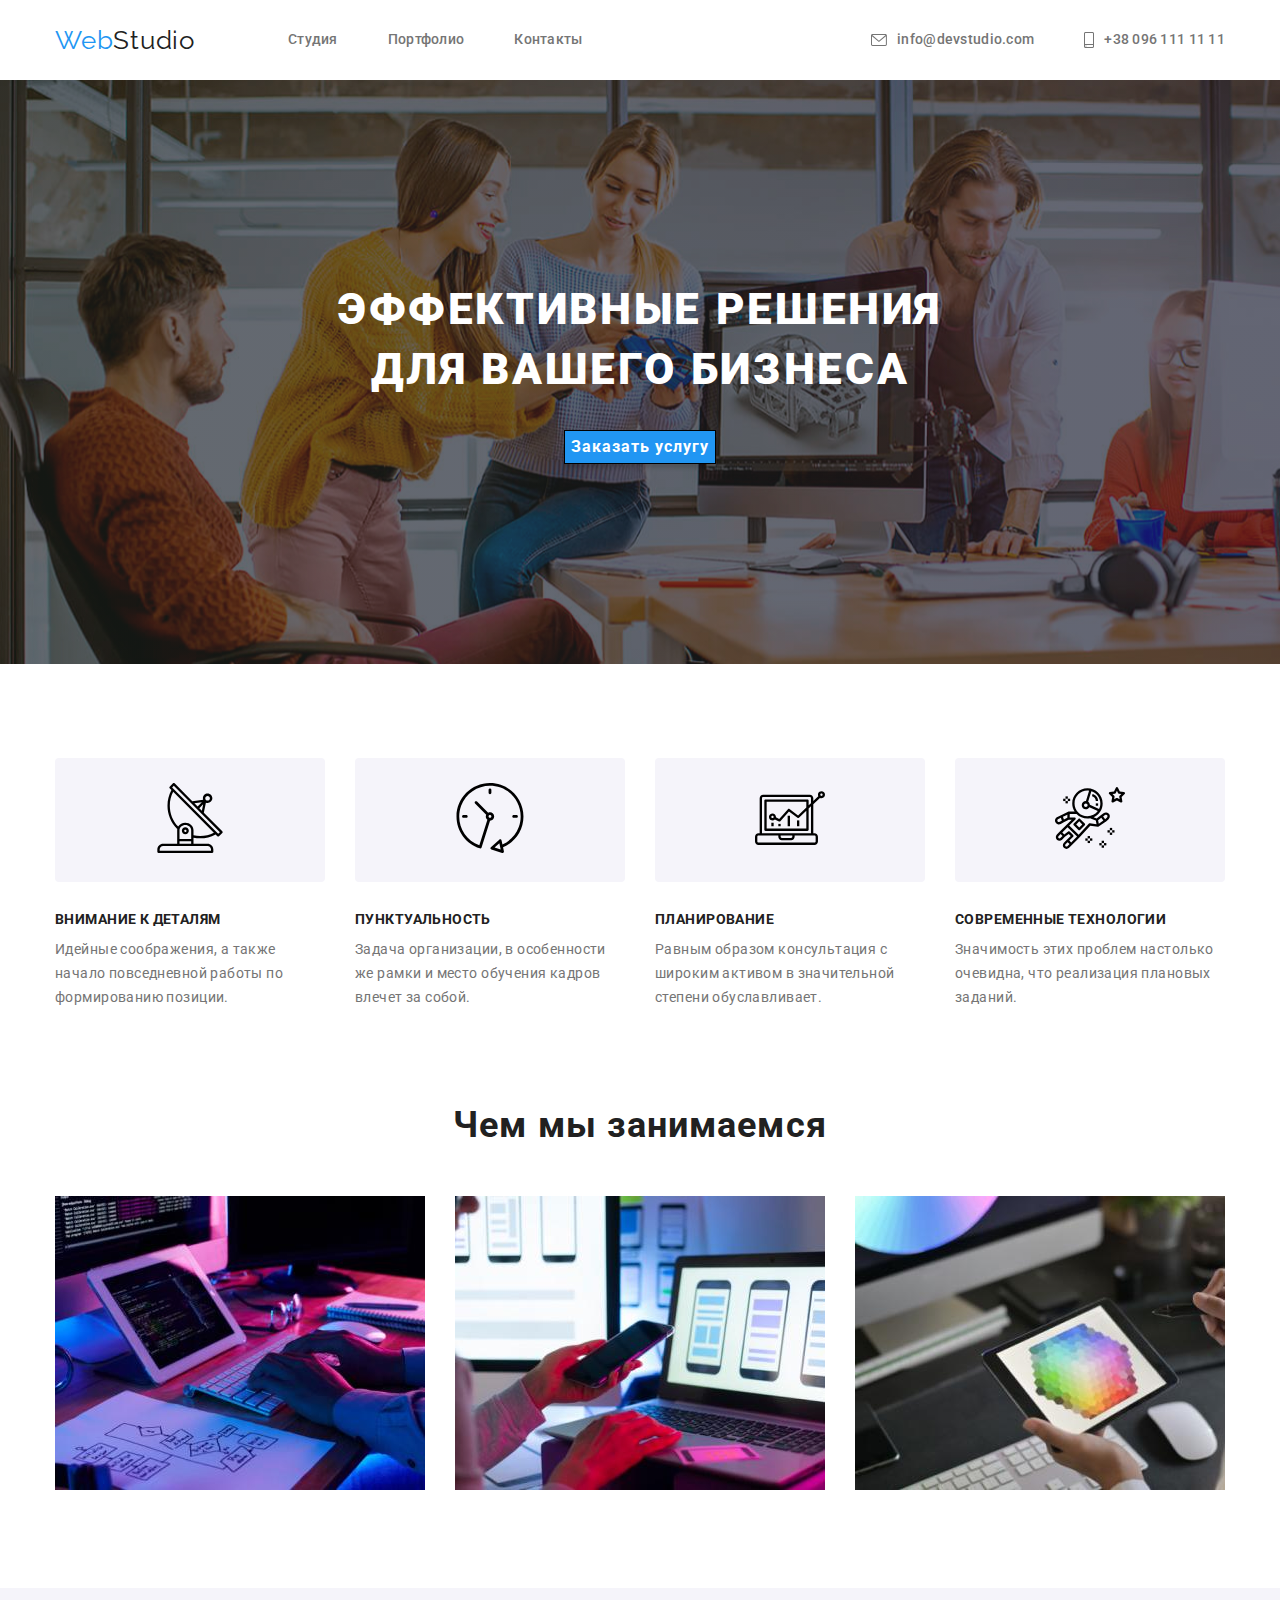
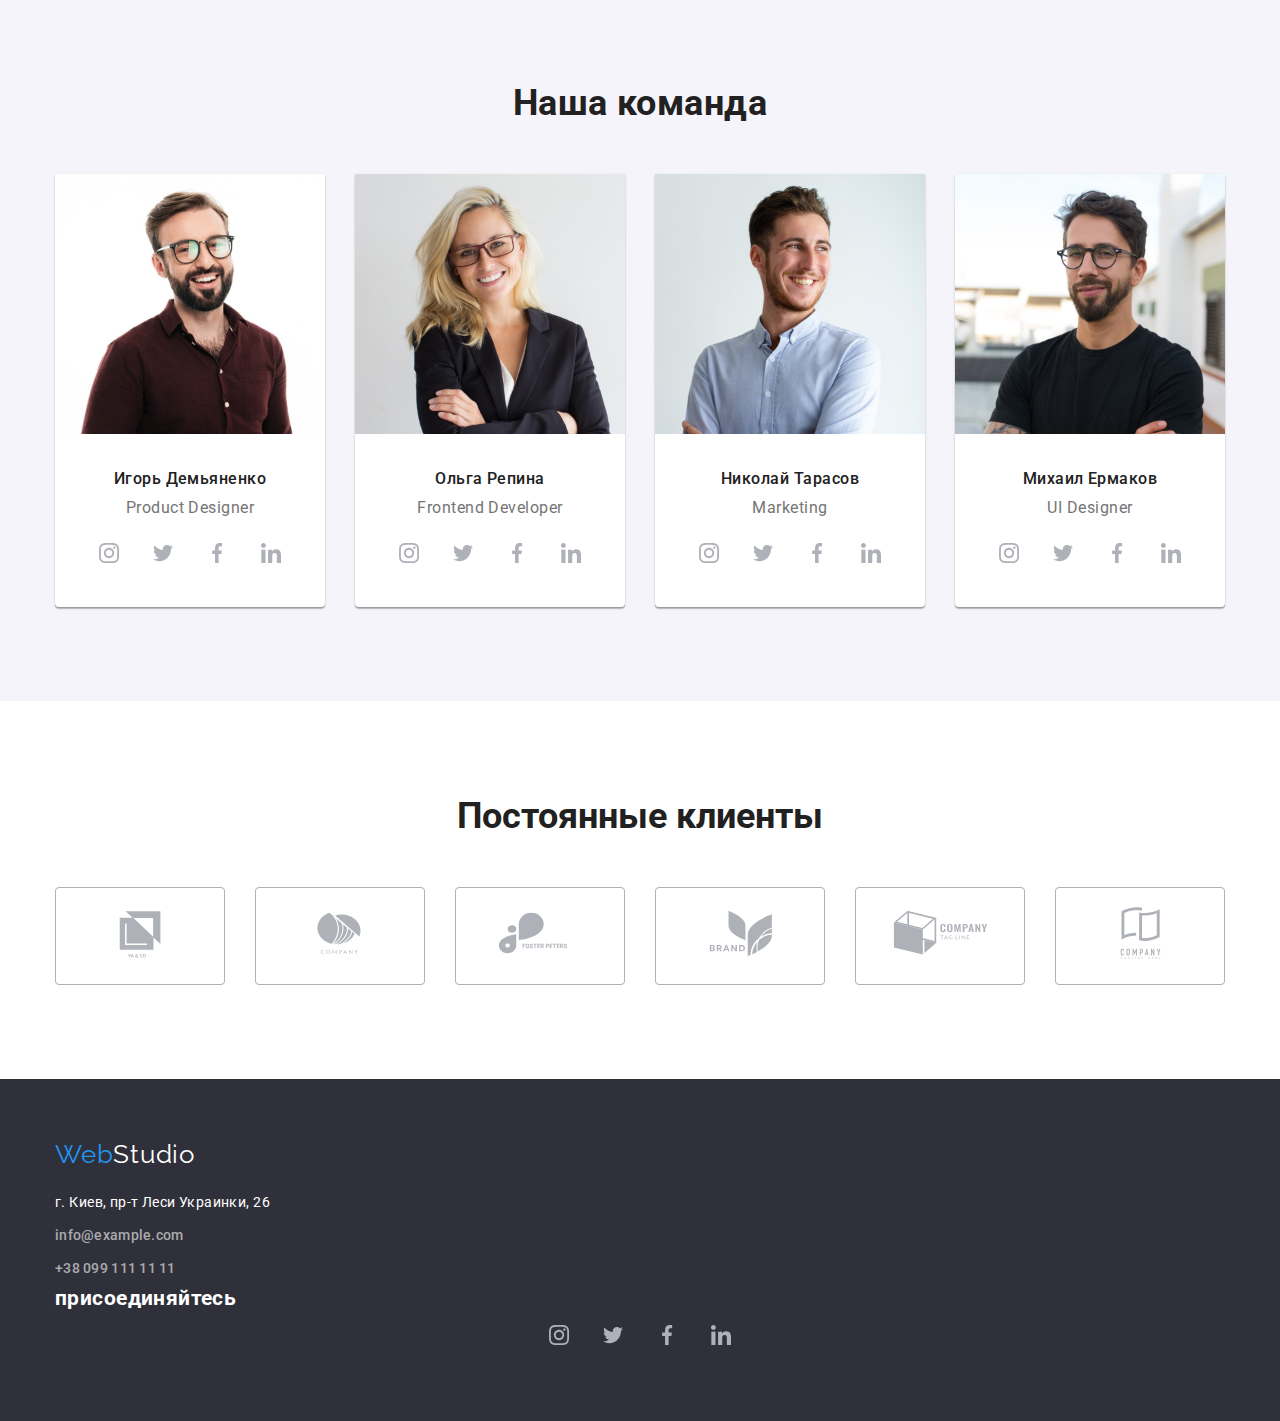
==== commit 960da99c: "і" ====
--- a/index.html
+++ b/index.html
@@ -279,42 +279,42 @@
                 <ul class="client-list">
                     <li class="client">
                         <a href="#">
-                            <svg class="client-icon" width="41px" height="46.7px">
-                               <use href="./images/sprite.svg#icon-client1"></use>
+                            <svg class="client-icon" width="106px" height="60px">
+                               <use href="./images/sprite.svg#icon-Logo-2"></use>
                             </svg>
                         </a>
                     </li>
                     <li class="client">
                         <a href="#">
-                        <svg width="40px" height="52px">
+                        <svg width="106px" height="60px">
                            <use href="./images/sprite.svg#icon-client2"></use>
                         </svg>
                     </a>
                     </li>
                     <li class="client" >
                         <a href="#">
-                            <svg class="client-icon" width="43.46px" height="41.18px">
+                            <svg class="client-icon" width="106px" height="60px">
                                <use href="./images/sprite.svg#icon-client3"></use>
                             </svg>
                         </a>
                     </li>
                     <li class="client">
                         <a href="#">
-                            <svg  width="84.44px" height="40.62px">
+                            <svg  width="106px" height="60px">
                                <use href="./images/sprite.svg#icon-client4"></use>
                             </svg>
                         </a>
                     </li>
                     <li class="client">
                         <a href="#">
-                        <svg  width="62.54px" height="45.43px">
+                        <svg  width="106px" height="60px">
                            <use href="./images/sprite.svg#icon-client5"></use>
                         </svg>
                     </a>
                 </li>
                     <li class="client">
                         <a href="#">
-                            <svg  width="93.79px" height="43.93px">
+                            <svg  width="106px" height="60px">
                                <use href="./images/sprite.svg#icon-client6"></use>
                             </svg>
                         </a>
--- a/css/styles.css
+++ b/css/styles.css
@@ -298,12 +298,10 @@
 .client:not(:last-child){
   margin-right: 30px;
 }
-.client-icon{
-  border: 0px solid;
-  padding: auto;
-}
+
 .client:hover,
 .client:focus {
+  border-color: var(--color-link);
   fill: var(--color-link);
 }
 
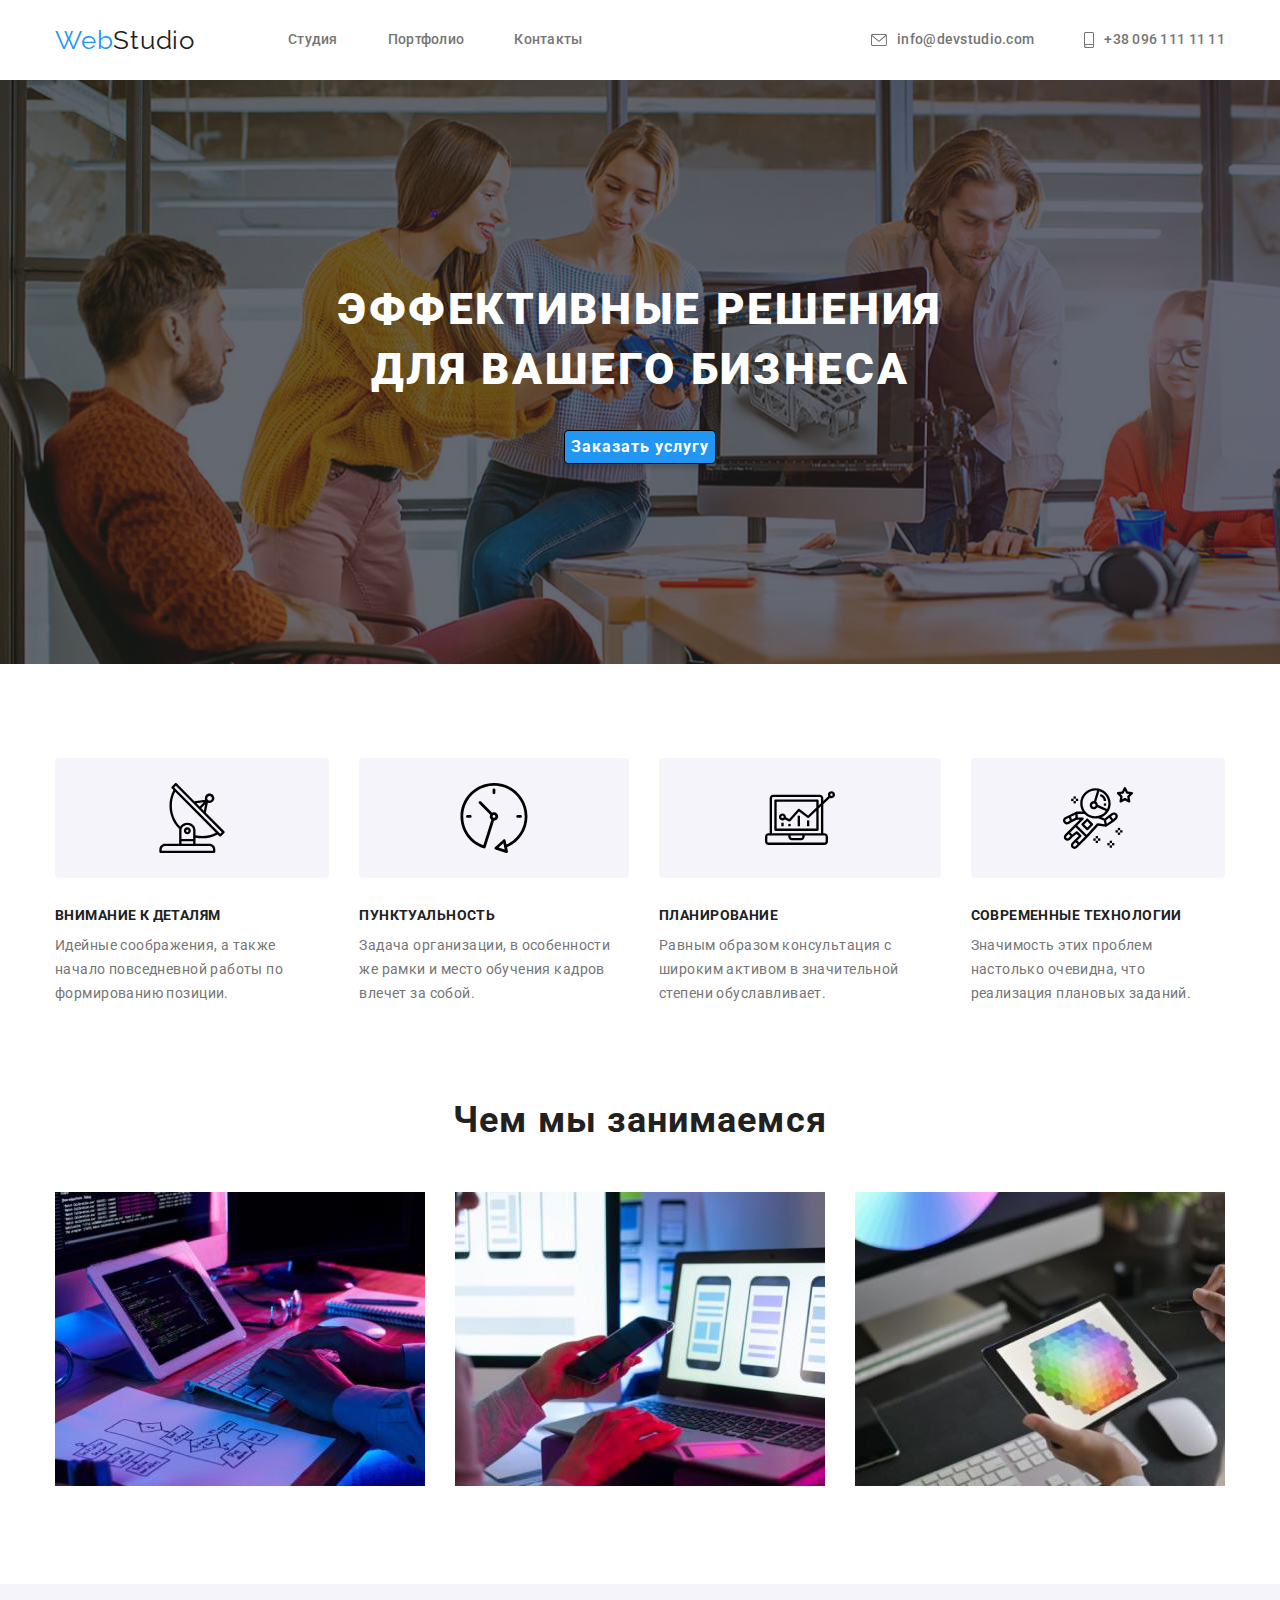
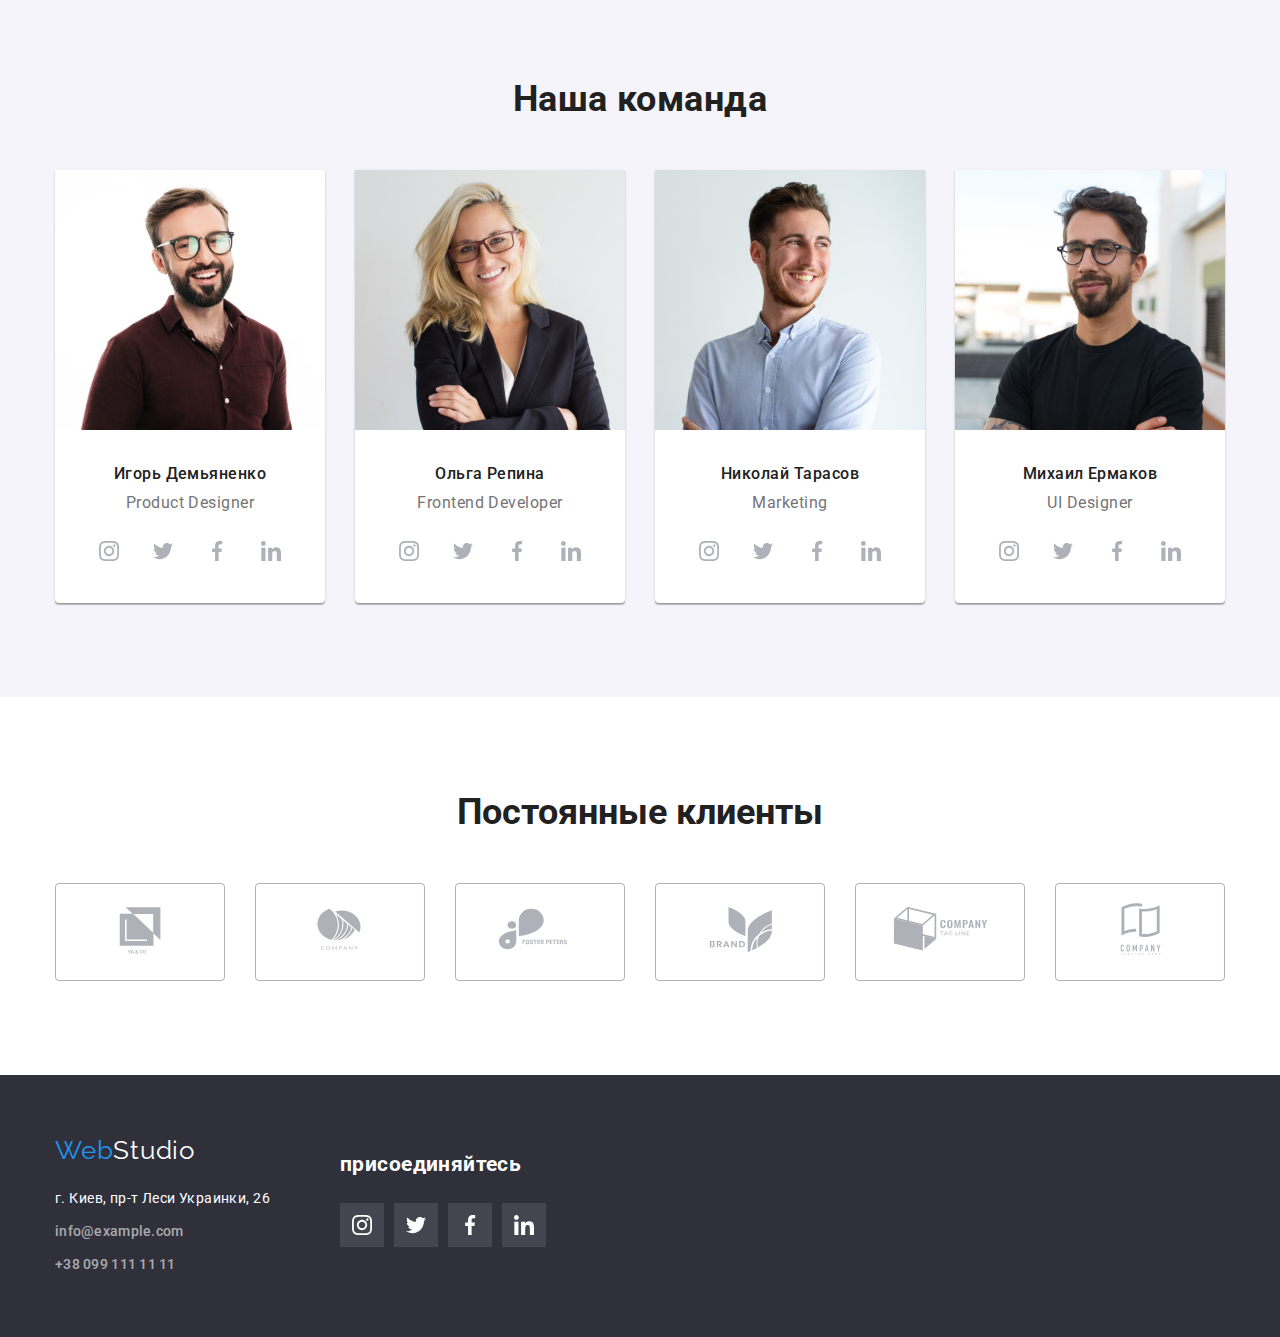
==== commit 0e50cf21: "?" ====
--- a/index.html
+++ b/index.html
@@ -203,7 +203,7 @@
                     <p class="people-text" lang="en">Marketing</p>
                     <ul class="icons-list">
                         <li class="first-list">
-                            <a href="#">
+                            <a class="first-list-icon" href="#">
                                 <svg class="icon" width="20px" height="20px">
                                     <use href="./images/sprite.svg#icon-instagram"></use>
                                 </svg>
--- a/css/styles.css
+++ b/css/styles.css
@@ -133,9 +133,16 @@
   margin: 0 auto;
   margin-top: 30px;
   border: 1px solid #000000;
+  border-radius: 4px;
   box-shadow: 0px 4px 4px rgba(0, 0, 0, 0.15);
   display: block;
   text-align: center;
+}
+.button:hover,
+.button:focus{
+  color:var(--color-w);
+  background-color: rgba(24, 140, 232, 1);
+  border-radius: 0px;
 }
 /* buttons portfolio*/
 .portfolio-buttons {
@@ -169,6 +176,7 @@
 .buttons:focus {
   background: var(--color-link);
   color: var(--color-w);
+  box-shadow: 0px 3px 1px rgba(0, 0, 0, 0.1), 0px 1px 2px rgba(0, 0, 0, 0.08), 0px 2px 2px rgba(0, 0, 0, 0.12);
 }
 /*portfolio*/
 /*чому ми і чим займаємось*/
@@ -176,8 +184,10 @@
   display: flex;
 }
 .why-icon{
-  display: block;
-  padding: 25px 100px;
+  display: flex;
+  align-items: center;
+  justify-content: center;
+  height: 120px;
   margin-bottom: 30px;
   background: var(--portfolo-button);
   border-radius: 4px;
@@ -265,7 +275,7 @@
 .icons-list li:not(:last-child) {
   margin-right: 10px;
 }
-.icons-list li{
+.icons-list a{
   width: 44px;
   height: 44px;   
   border-radius: 50%;
@@ -277,13 +287,12 @@
 .first-list:hover,
 .first-list:focus {
   background: var(--color-link);
-  fill: var(--color-w);
+  fill: var(--color-w); 
 }
 /*client section*/
 .client-list{
   display: flex;
   justify-content: space-between;
-
 }
 .clients .client{
   fill: var(--color-icon);
@@ -298,13 +307,11 @@
 .client:not(:last-child){
   margin-right: 30px;
 }
-
 .client:hover,
 .client:focus {
   border-color: var(--color-link);
   fill: var(--color-link);
 }
-
 /*client section*/
 /*footer*/
 .footer {
@@ -316,9 +323,8 @@
   padding-top: 60px;
   padding-bottom: 60px;
 }
-.footer .container-adress::after{
-  display: flex;
-  align-items: flex-start;
+.footer .container{
+  display: flex;
 }
 .adress p {
   margin-top: 20px;
@@ -330,7 +336,22 @@
 .lin {
   color: rgba(255, 255, 255, 0.6);
 }
-
+.connect{
+  margin-top: 12px;
+  margin-left: 70px;
+}
+.connect .title{
+  margin-bottom: 20px;
+}
+.connect .first-list{
+  background:  rgba(255, 255, 255, 0.1);
+  fill: var(--color-w);
+}
+.connect .first-list:hover,
+.connect .first-list:focus {
+  background: var(--color-link);
+  fill: var(--color-w);
+}
 /*portfolio main*/
 .examples {
   display: flex;
@@ -345,21 +366,32 @@
   margin-top: 30px; /*
   flex-basis: cacl((1200- 90px)/3); */
 }
+.examples-item:hover {
+  cursor: pointer;
+  box-shadow: 0px 1px 1px rgba(0, 0, 0, 0.12), 0px 4px 4px rgba(0, 0, 0, 0.06), 1px 4px 6px rgba(0, 0, 0, 0.16);
+}
+.examples-item:focus{
+  box-shadow: 0px 1px 1px rgba(0, 0, 0, 0.12), 0px 4px 4px rgba(0, 0, 0, 0.06), 1px 4px 6px rgba(0, 0, 0, 0.16);
+
+}
 .examples-item img {
   display: block;
 }
 .discription {
   padding: 20px 24px;
-}
+  border-right: 1px solid #eeeeee;
+  border-bottom: 1px solid #eeeeee;
+  border-left: 1px solid #eeeeee;
+}
+
 .examples > li {
   width: 370px;
-  border: 1px solid #eeeeee;
 }
 .title-examples {
   font-weight: bold;
   font-size: 18px;
   line-height: 2;
-  letter-spacing: 0.06em;
+  letter-spacing: 0.04em;
   margin-bottom: 4px;
 }
 .text-examples {
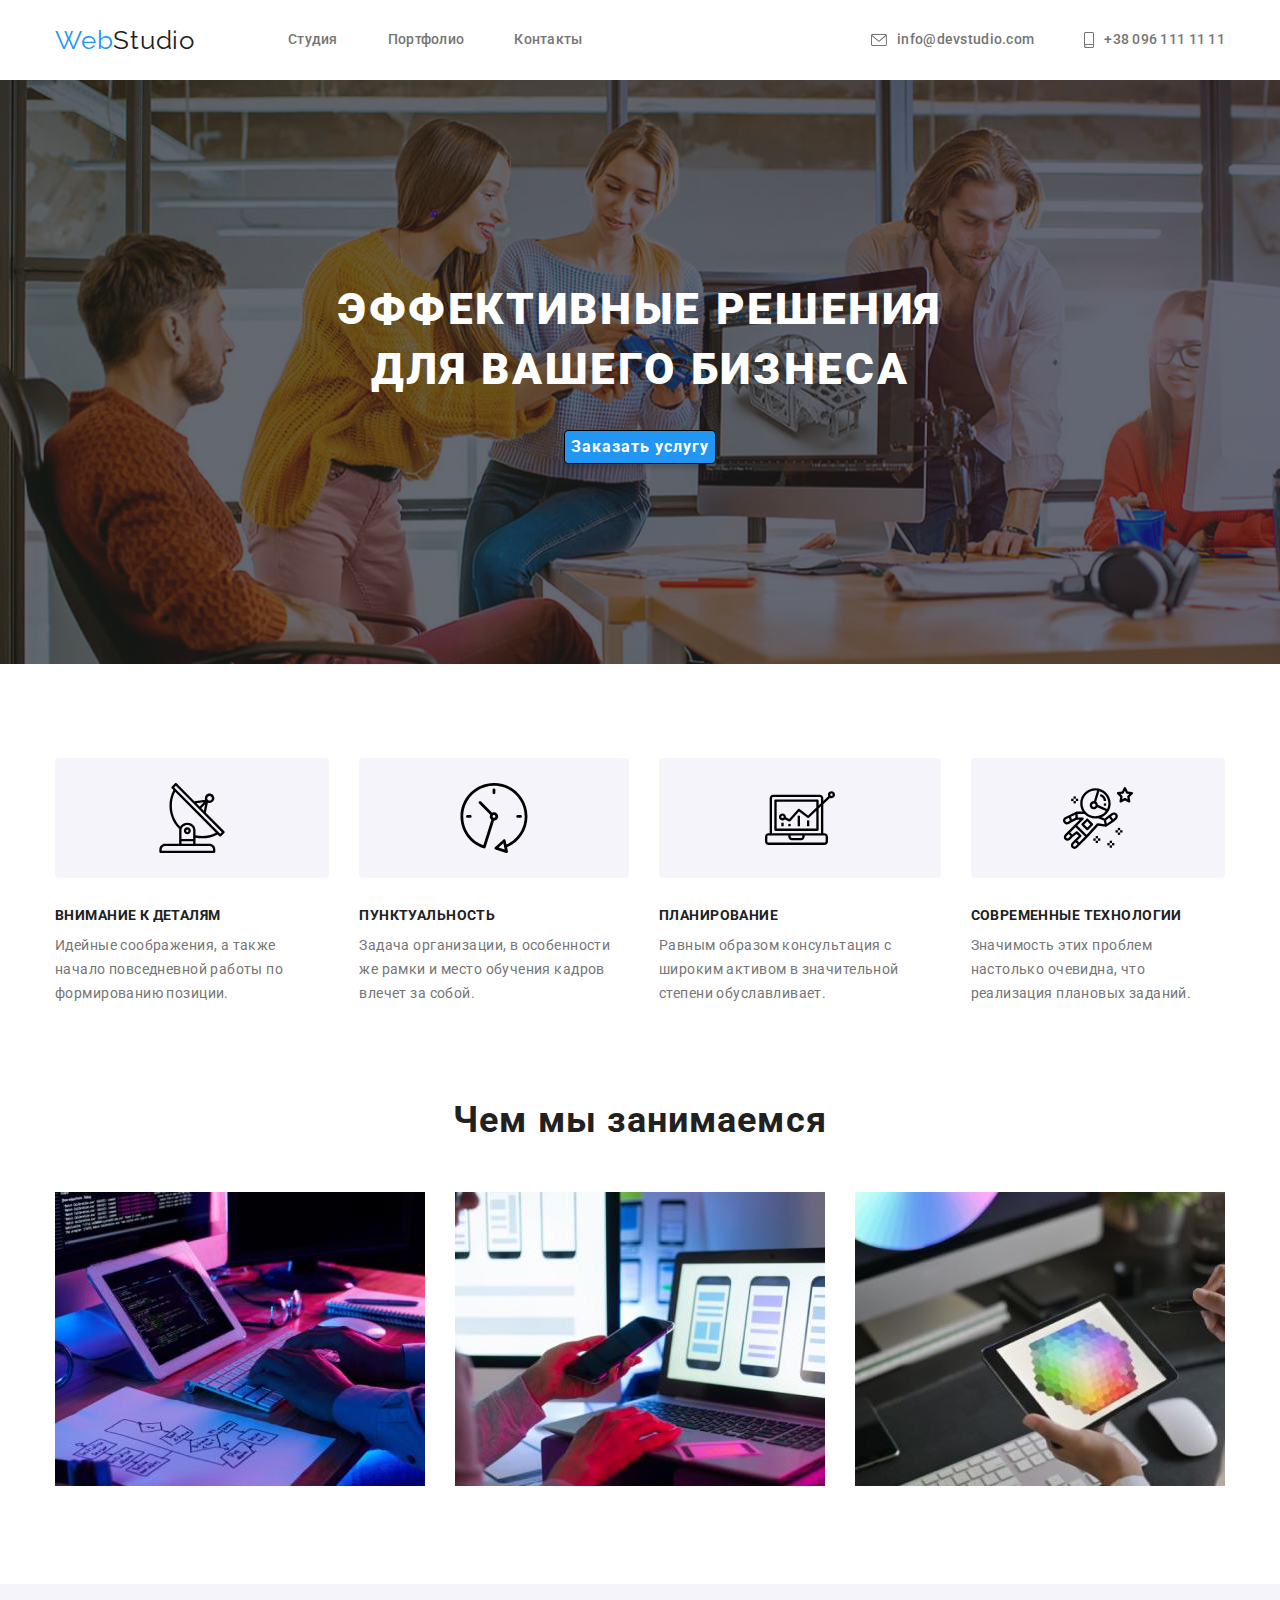
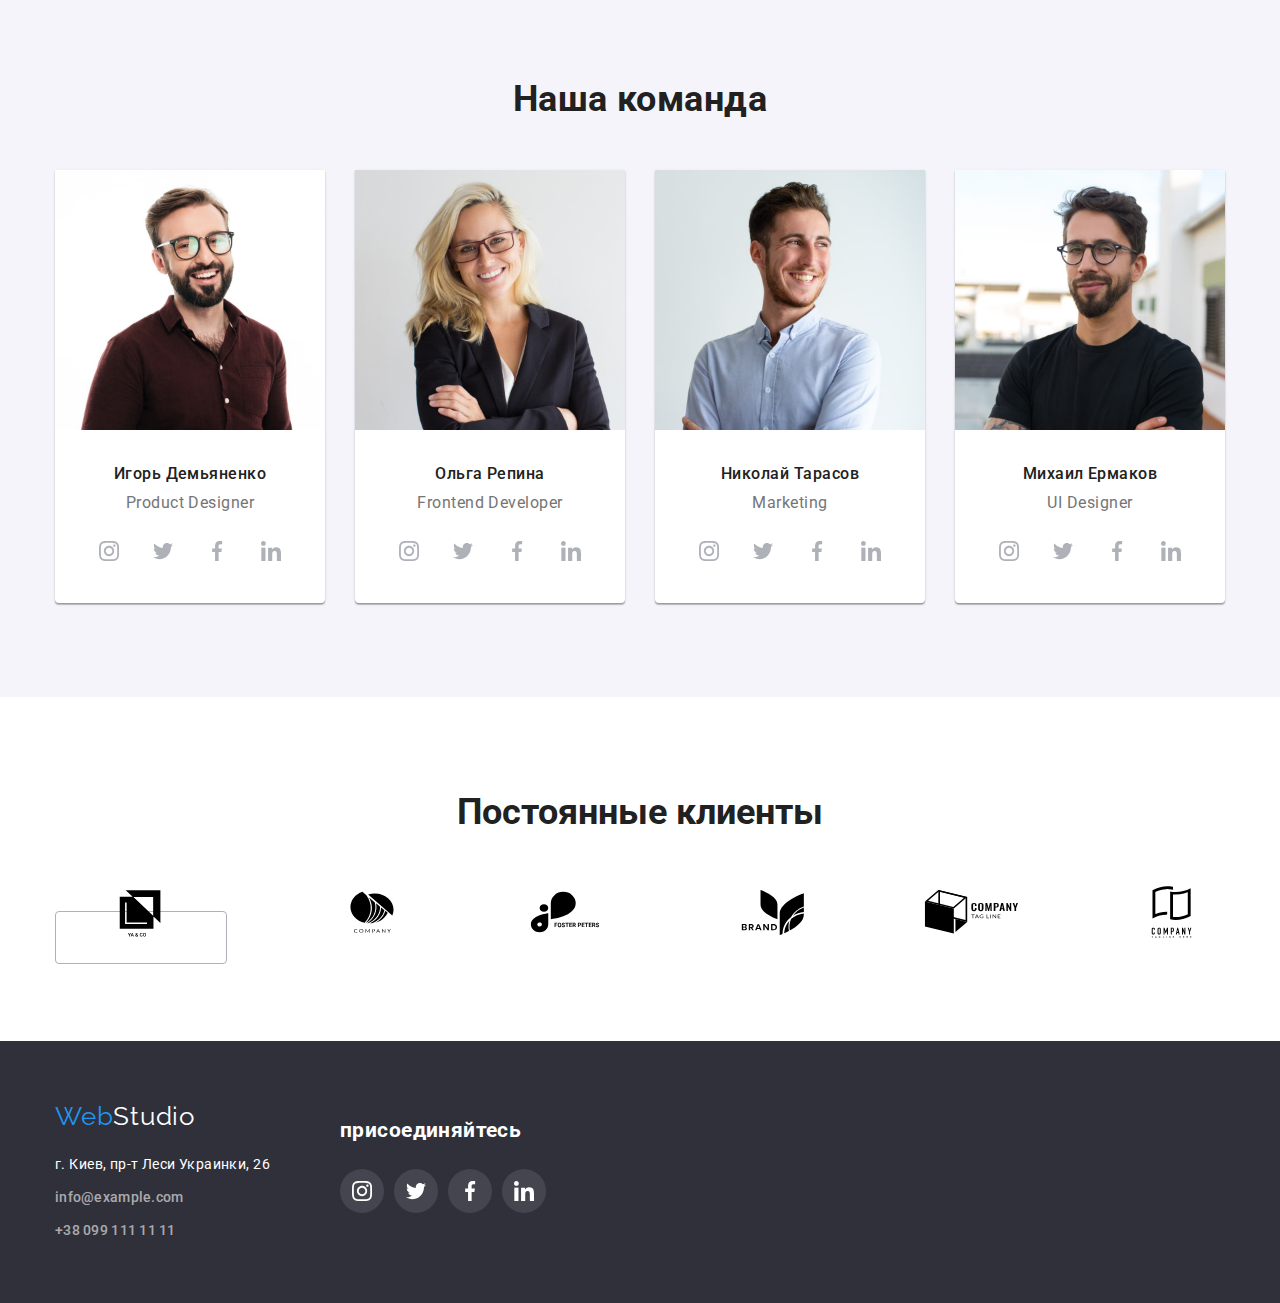
==== commit 7671bc55: "1" ====
--- a/index.html
+++ b/index.html
@@ -127,29 +127,29 @@
                    <h3 class="people-name">Игорь Демьяненко</h3>
                    <p class="people-text" lang="en">Product Designer</p>
                    <ul class="icons-list">
-                       <li class="first-list">
-                           <a href="#">
+                       <li>
+                            <a class="first-list" href="#">
                                <svg class="icon" width="20px" height="20px">
                                    <use href="./images/sprite.svg#icon-instagram"></use>
                                </svg>
                            </a>
                        </li>
-                       <li class="first-list">
-                           <a href="#">
+                       <li >
+                           <a class="first-list" href="#">
                                 <svg class="icon" width="20px" height="20px">
                                     <use href="./images/sprite.svg#icon-twitter"></use>
                                 </svg>
                             </a>
                         </li>
-                       <li class="first-list">
-                            <a href="#">
+                       <li>
+                            <a class="first-list" href="#">
                                 <svg class="icon" width="20px" height="20px">
                                     <use href="./images/sprite.svg#icon-facebook"></use>
                                 </svg>
                             </a>
                        </li>
-                       <li class="first-list">
-                            <a href="#">
+                       <li>
+                            <a class="first-list" href="#">
                                 <svg class="icon" width="20px" height="20px">
                                     <use href="./images/sprite.svg#icon-linkedin"></use>
                                 </svg>
@@ -164,34 +164,34 @@
                     <h3 class="people-name">Ольга Репина</h3>
                     <p class="people-text" lang="en">Frontend Developer</p>
                     <ul class="icons-list">
-                        <li class="first-list">
-                            <a href="#">
-                                <svg class="icon" width="20px" height="20px">
-                                    <use href="./images/sprite.svg#icon-instagram"></use>
+                        <li>
+                            <a class="first-list" href="#">
+                               <svg class="icon" width="20px" height="20px">
+                                   <use href="./images/sprite.svg#icon-instagram"></use>
+                               </svg>
+                           </a>
+                       </li>
+                       <li >
+                           <a class="first-list" href="#">
+                                <svg class="icon" width="20px" height="20px">
+                                    <use href="./images/sprite.svg#icon-twitter"></use>
                                 </svg>
                             </a>
                         </li>
-                        <li class="first-list">
-                            <a href="#">
-                                <svg class="icon" width="20px" height="20px">
-                                    <use href="./images/sprite.svg#icon-twitter"></use>
-                                 </svg>
-                             </a>
-                         </li>
-                        <li class="first-list">
-                             <a href="#">
+                       <li>
+                            <a class="first-list" href="#">
                                 <svg class="icon" width="20px" height="20px">
                                     <use href="./images/sprite.svg#icon-facebook"></use>
-                                 </svg>
-                             </a>
-                        </li>
-                        <li class="first-list">
-                             <a href="#">
-                                 <svg class="icon" width="20px" height="20px">
+                                </svg>
+                            </a>
+                       </li>
+                       <li>
+                            <a class="first-list" href="#">
+                                <svg class="icon" width="20px" height="20px">
                                     <use href="./images/sprite.svg#icon-linkedin"></use>
-                                 </svg>
-                             </a>
-                        </li>
+                                </svg>
+                            </a>
+                       </li>
                     </ul>
                     </div>
                 </li>
@@ -202,34 +202,34 @@
                     <h3 class="people-name">Николай Тарасов</h3>
                     <p class="people-text" lang="en">Marketing</p>
                     <ul class="icons-list">
-                        <li class="first-list">
-                            <a class="first-list-icon" href="#">
-                                <svg class="icon" width="20px" height="20px">
-                                    <use href="./images/sprite.svg#icon-instagram"></use>
+                        <li>
+                            <a class="first-list" href="#">
+                               <svg class="icon" width="20px" height="20px">
+                                   <use href="./images/sprite.svg#icon-instagram"></use>
+                               </svg>
+                           </a>
+                       </li>
+                       <li >
+                           <a class="first-list" href="#">
+                                <svg class="icon" width="20px" height="20px">
+                                    <use href="./images/sprite.svg#icon-twitter"></use>
                                 </svg>
                             </a>
                         </li>
-                        <li class="first-list">
-                            <a href="#">
-                                <svg class="icon" width="20px" height="20px">
-                                    <use href="./images/sprite.svg#icon-twitter"></use>
-                                 </svg>
-                             </a>
-                         </li>
-                        <li class="first-list">
-                             <a href="#">
+                       <li>
+                            <a class="first-list" href="#">
                                 <svg class="icon" width="20px" height="20px">
                                     <use href="./images/sprite.svg#icon-facebook"></use>
-                                 </svg>
-                             </a>
-                        </li>
-                        <li class="first-list">
-                             <a href="#">
-                                 <svg class="icon" width="20px" height="20px">
+                                </svg>
+                            </a>
+                       </li>
+                       <li>
+                            <a class="first-list" href="#">
+                                <svg class="icon" width="20px" height="20px">
                                     <use href="./images/sprite.svg#icon-linkedin"></use>
-                                 </svg>
-                             </a>
-                        </li>
+                                </svg>
+                            </a>
+                       </li>
                     </ul>
                     </div>
                 </li>
@@ -239,34 +239,34 @@
                     <h3 class="people-name">Михаил Ермаков</h3>
                     <p class="people-text" lang="en">UI Designer</p>
                     <ul class="icons-list">
-                        <li class="first-list">
-                            <a href="#">
-                                <svg class="icon" width="20px" height="20px">
-                                    <use href="./images/sprite.svg#icon-instagram"></use>
+                        <li>
+                            <a class="first-list" href="#">
+                               <svg class="icon" width="20px" height="20px">
+                                   <use href="./images/sprite.svg#icon-instagram"></use>
+                               </svg>
+                           </a>
+                       </li>
+                       <li >
+                           <a class="first-list" href="#">
+                                <svg class="icon" width="20px" height="20px">
+                                    <use href="./images/sprite.svg#icon-twitter"></use>
                                 </svg>
                             </a>
                         </li>
-                        <li class="first-list">
-                            <a href="#">
-                                <svg class="icon" width="20px" height="20px">
-                                    <use href="./images/sprite.svg#icon-twitter"></use>
-                                 </svg>
-                             </a>
-                         </li>
-                        <li class="first-list">
-                             <a href="#">
+                       <li>
+                            <a class="first-list" href="#">
                                 <svg class="icon" width="20px" height="20px">
                                     <use href="./images/sprite.svg#icon-facebook"></use>
-                                 </svg>
-                             </a>
-                        </li>
-                        <li class="first-list">
-                             <a href="#">
-                                 <svg class="icon" width="20px" height="20px">
+                                </svg>
+                            </a>
+                       </li>
+                       <li>
+                            <a class="first-list" href="#">
+                                <svg class="icon" width="20px" height="20px">
                                     <use href="./images/sprite.svg#icon-linkedin"></use>
-                                 </svg>
-                             </a>
-                        </li>
+                                </svg>
+                            </a>
+                       </li>
                     </ul>
                     </div>
                 </li>
@@ -277,42 +277,42 @@
             <div class="container">
                 <h2 class="team-head">Постоянные клиенты</h2>
                 <ul class="client-list">
-                    <li class="client">
-                        <a href="#">
+                    <li class="">
+                        <a class="client x" href="#">
                             <svg class="client-icon" width="106px" height="60px">
                                <use href="./images/sprite.svg#icon-Logo-2"></use>
                             </svg>
                         </a>
                     </li>
-                    <li class="client">
+                    <li class="">
                         <a href="#">
                         <svg width="106px" height="60px">
                            <use href="./images/sprite.svg#icon-client2"></use>
                         </svg>
                     </a>
                     </li>
-                    <li class="client" >
+                    <li class="" >
                         <a href="#">
                             <svg class="client-icon" width="106px" height="60px">
                                <use href="./images/sprite.svg#icon-client3"></use>
                             </svg>
                         </a>
                     </li>
-                    <li class="client">
+                    <li class="">
                         <a href="#">
                             <svg  width="106px" height="60px">
                                <use href="./images/sprite.svg#icon-client4"></use>
                             </svg>
                         </a>
                     </li>
-                    <li class="client">
+                    <li class="">
                         <a href="#">
                         <svg  width="106px" height="60px">
                            <use href="./images/sprite.svg#icon-client5"></use>
                         </svg>
                     </a>
                 </li>
-                    <li class="client">
+                    <li class="">
                         <a href="#">
                             <svg  width="106px" height="60px">
                                <use href="./images/sprite.svg#icon-client6"></use>
@@ -338,29 +338,29 @@
         <div class="connect">
         <h2 class="title">присоединяйтесь</h2>
         <ul class="icons-list">
-            <li class="first-list">
-                <a href="#">
+            <li class="">
+                <a class="footer-icons" href="#">
                     <svg class="icon" width="20px" height="20px">
                         <use href="./images/sprite.svg#icon-instagram"></use>
                     </svg>
                 </a>
             </li>
-            <li class="first-list">
-                <a href="#">
+            <li class="">
+                <a class="footer-icons" href="#">
                     <svg class="icon" width="20px" height="20px">
                         <use href="./images/sprite.svg#icon-twitter"></use>
                      </svg>
                  </a>
              </li>
-            <li class="first-list">
-                 <a href="#">
+            <li class="">
+                 <a class="footer-icons" href="#">
                     <svg class="icon" width="20px" height="20px">
                         <use href="./images/sprite.svg#icon-facebook"></use>
                      </svg>
                  </a>
             </li>
-            <li class="first-list">
-                 <a href="#">
+            <li class="">
+                 <a class="footer-icons" href="#">
                     <svg class="icon" width="20px" height="20px">
                         <use href="./images/sprite.svg#icon-linkedin"></use>
                      </svg>
--- a/css/styles.css
+++ b/css/styles.css
@@ -275,15 +275,17 @@
 .icons-list li:not(:last-child) {
   margin-right: 10px;
 }
-.icons-list a{
+
+.first-list {
+  display: flex;
+  height: 44px;
   width: 44px;
-  height: 44px;   
   border-radius: 50%;
-  display: flex;
   justify-content: center;
-  align-items: center; 
-}
-
+  align-items: center;
+  fill: var(--color-icon);
+
+}
 .first-list:hover,
 .first-list:focus {
   background: var(--color-link);
@@ -294,10 +296,7 @@
   display: flex;
   justify-content: space-between;
 }
-.clients .client{
-  fill: var(--color-icon);
-}
-.client{
+.x{
   max-width: 170px; 
   border: 1px solid var(--color-icon);
   box-sizing: border-box;
@@ -307,10 +306,14 @@
 .client:not(:last-child){
   margin-right: 30px;
 }
-.client:hover,
-.client:focus {
+
+.x:hover,
+.x:focus {
   border-color: var(--color-link);
-  fill: var(--color-link);
+} 
+.client:hover .client-icon,
+.client:focus .client-icon {
+  fill: currentColor;
 }
 /*client section*/
 /*footer*/
@@ -343,14 +346,20 @@
 .connect .title{
   margin-bottom: 20px;
 }
-.connect .first-list{
-  background:  rgba(255, 255, 255, 0.1);
+.footer-icons {
+  display: flex;
+  height: 44px;
+  width: 44px;
+  border-radius: 50%;
+  justify-content: center;
+  align-items: center;
+  background: rgba(255, 255, 255, 0.1);
   fill: var(--color-w);
 }
-.connect .first-list:hover,
-.connect .first-list:focus {
+.footer-icons:hover,
+.footer-icons:focus {
   background: var(--color-link);
-  fill: var(--color-w);
+  fill: currentColor;
 }
 /*portfolio main*/
 .examples {
@@ -362,19 +371,20 @@
 }
 .examples-item {
   /*це наш item*/
+  cursor: pointer;
   margin-left: 30px;
   margin-top: 30px; /*
   flex-basis: cacl((1200- 90px)/3); */
 }
-.examples-item:hover {
-  cursor: pointer;
+
+.examples-item a:focus,
+.examples-item a:hover {
   box-shadow: 0px 1px 1px rgba(0, 0, 0, 0.12), 0px 4px 4px rgba(0, 0, 0, 0.06), 1px 4px 6px rgba(0, 0, 0, 0.16);
 }
-.examples-item:focus{
-  box-shadow: 0px 1px 1px rgba(0, 0, 0, 0.12), 0px 4px 4px rgba(0, 0, 0, 0.06), 1px 4px 6px rgba(0, 0, 0, 0.16);
-
-}
-.examples-item img {
+.examples-item a{
+  display: block;
+}
+.port-img{
   display: block;
 }
 .discription {
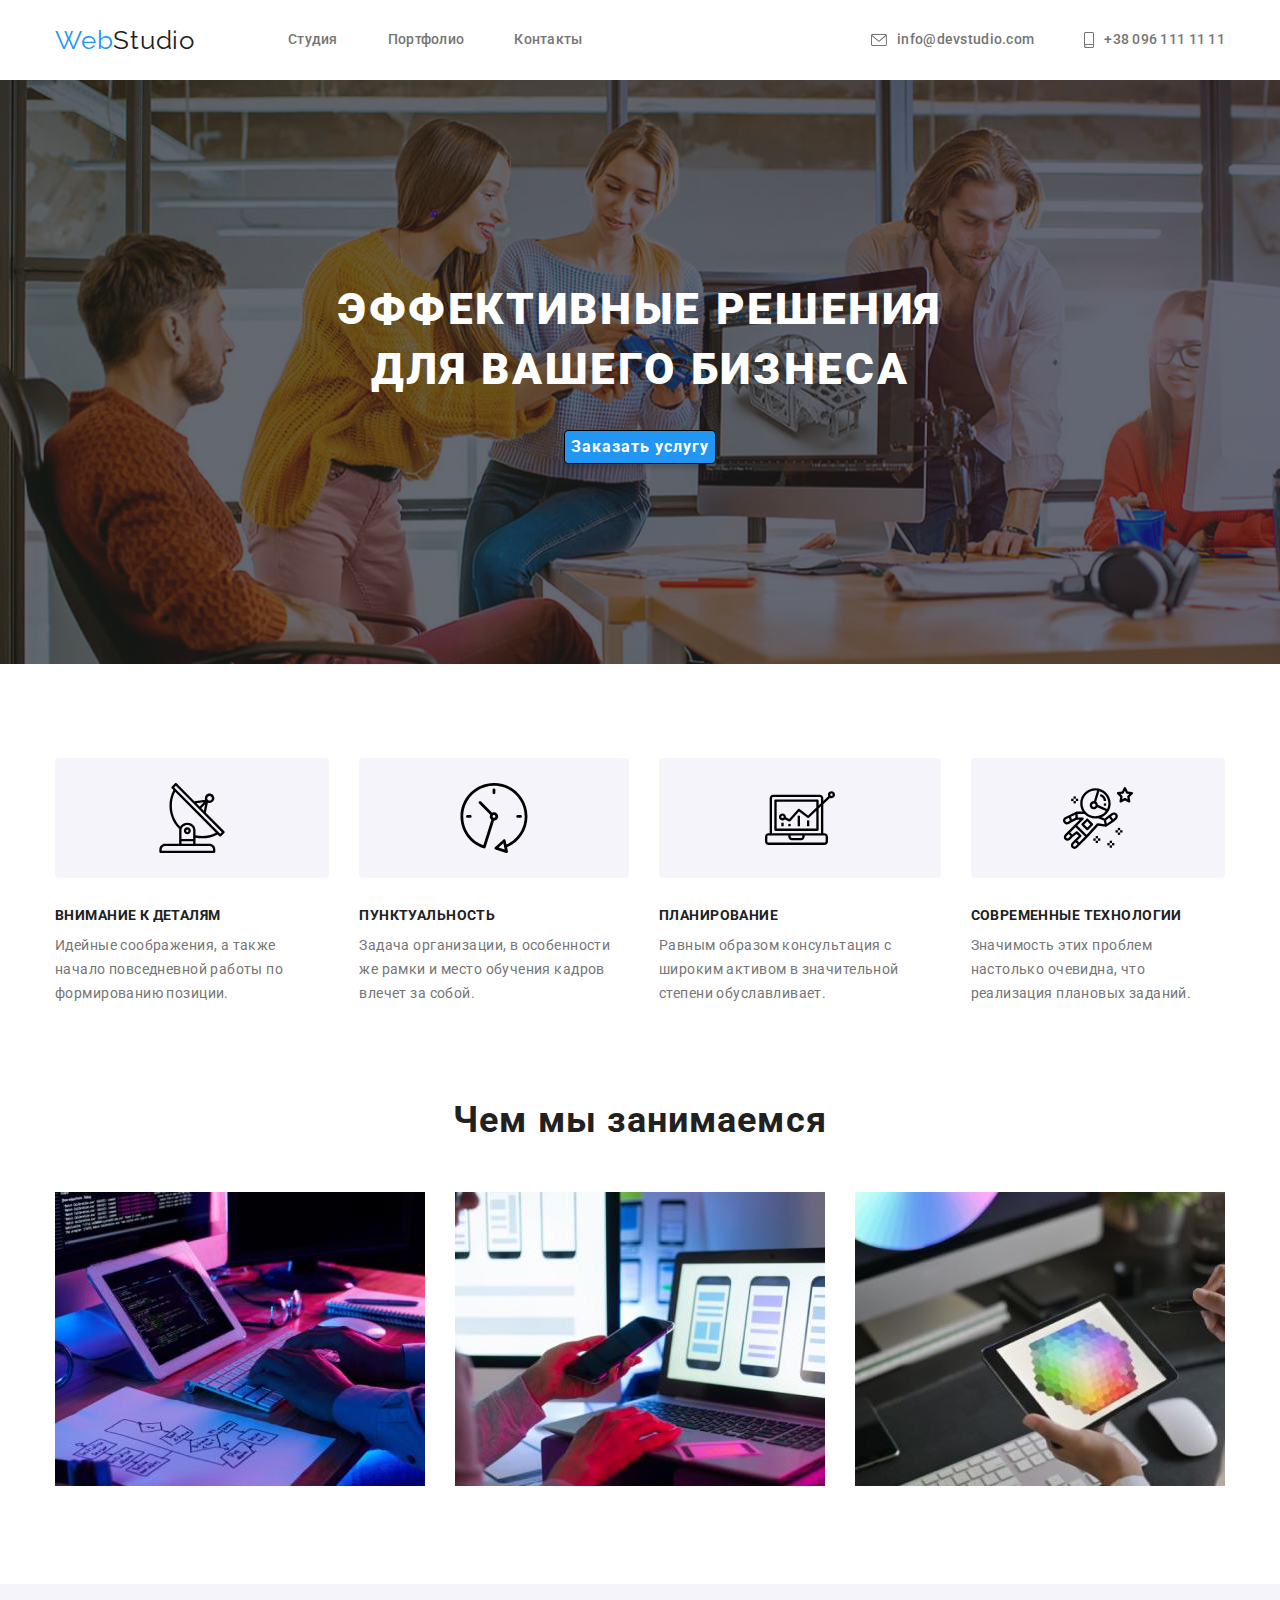
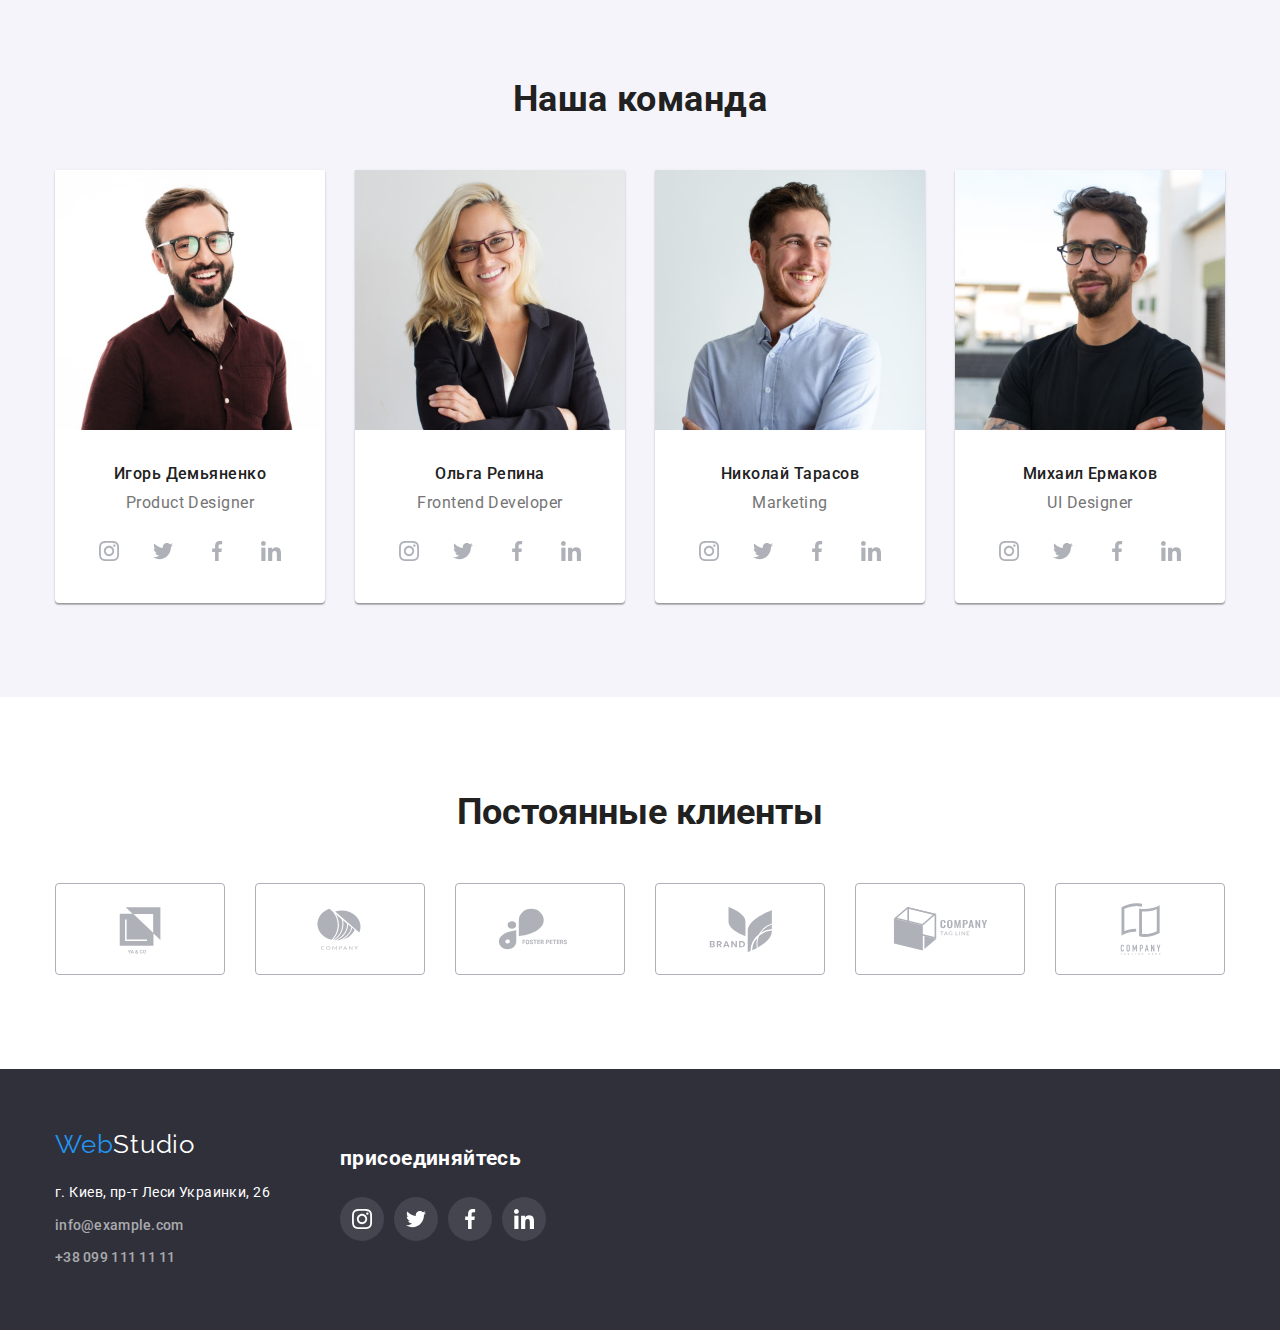
==== commit 877368a2: "end" ====
--- a/index.html
+++ b/index.html
@@ -277,43 +277,43 @@
             <div class="container">
                 <h2 class="team-head">Постоянные клиенты</h2>
                 <ul class="client-list">
-                    <li class="">
-                        <a class="client x" href="#">
-                            <svg class="client-icon" width="106px" height="60px">
+                    <li>
+                        <a class="client" href="#">
+                            <svg width="106px" height="60px">
                                <use href="./images/sprite.svg#icon-Logo-2"></use>
                             </svg>
                         </a>
                     </li>
-                    <li class="">
-                        <a href="#">
+                    <li >
+                        <a class="client" href="#">
                         <svg width="106px" height="60px">
                            <use href="./images/sprite.svg#icon-client2"></use>
                         </svg>
                     </a>
                     </li>
-                    <li class="" >
-                        <a href="#">
-                            <svg class="client-icon" width="106px" height="60px">
+                    <li  >
+                        <a class="client" href="#">
+                            <svg width="106px" height="60px">
                                <use href="./images/sprite.svg#icon-client3"></use>
                             </svg>
                         </a>
                     </li>
-                    <li class="">
-                        <a href="#">
+                    <li >
+                        <a class="client" href="#">
                             <svg  width="106px" height="60px">
                                <use href="./images/sprite.svg#icon-client4"></use>
                             </svg>
                         </a>
                     </li>
-                    <li class="">
-                        <a href="#">
+                    <li     >
+                        <a class="client" href="#">
                         <svg  width="106px" height="60px">
                            <use href="./images/sprite.svg#icon-client5"></use>
                         </svg>
                     </a>
                 </li>
-                    <li class="">
-                        <a href="#">
+                    <li>
+                        <a class="client" href="#">
                             <svg  width="106px" height="60px">
                                <use href="./images/sprite.svg#icon-client6"></use>
                             </svg>
--- a/css/styles.css
+++ b/css/styles.css
@@ -306,14 +306,19 @@
 .client:not(:last-child){
   margin-right: 30px;
 }
-
-.x:hover,
-.x:focus {
+.client{
+  display: block;
+  width: 170px;
+  height: 92px;
+  padding: 16px 32px;
+  border: 1px solid var(--color-icon);
+  border-radius: 4px;
+  fill: var(--color-icon);
+}
+.client:hover,
+.client:focus {
   border-color: var(--color-link);
-} 
-.client:hover .client-icon,
-.client:focus .client-icon {
-  fill: currentColor;
+  fill: var(--color-link);
 }
 /*client section*/
 /*footer*/
